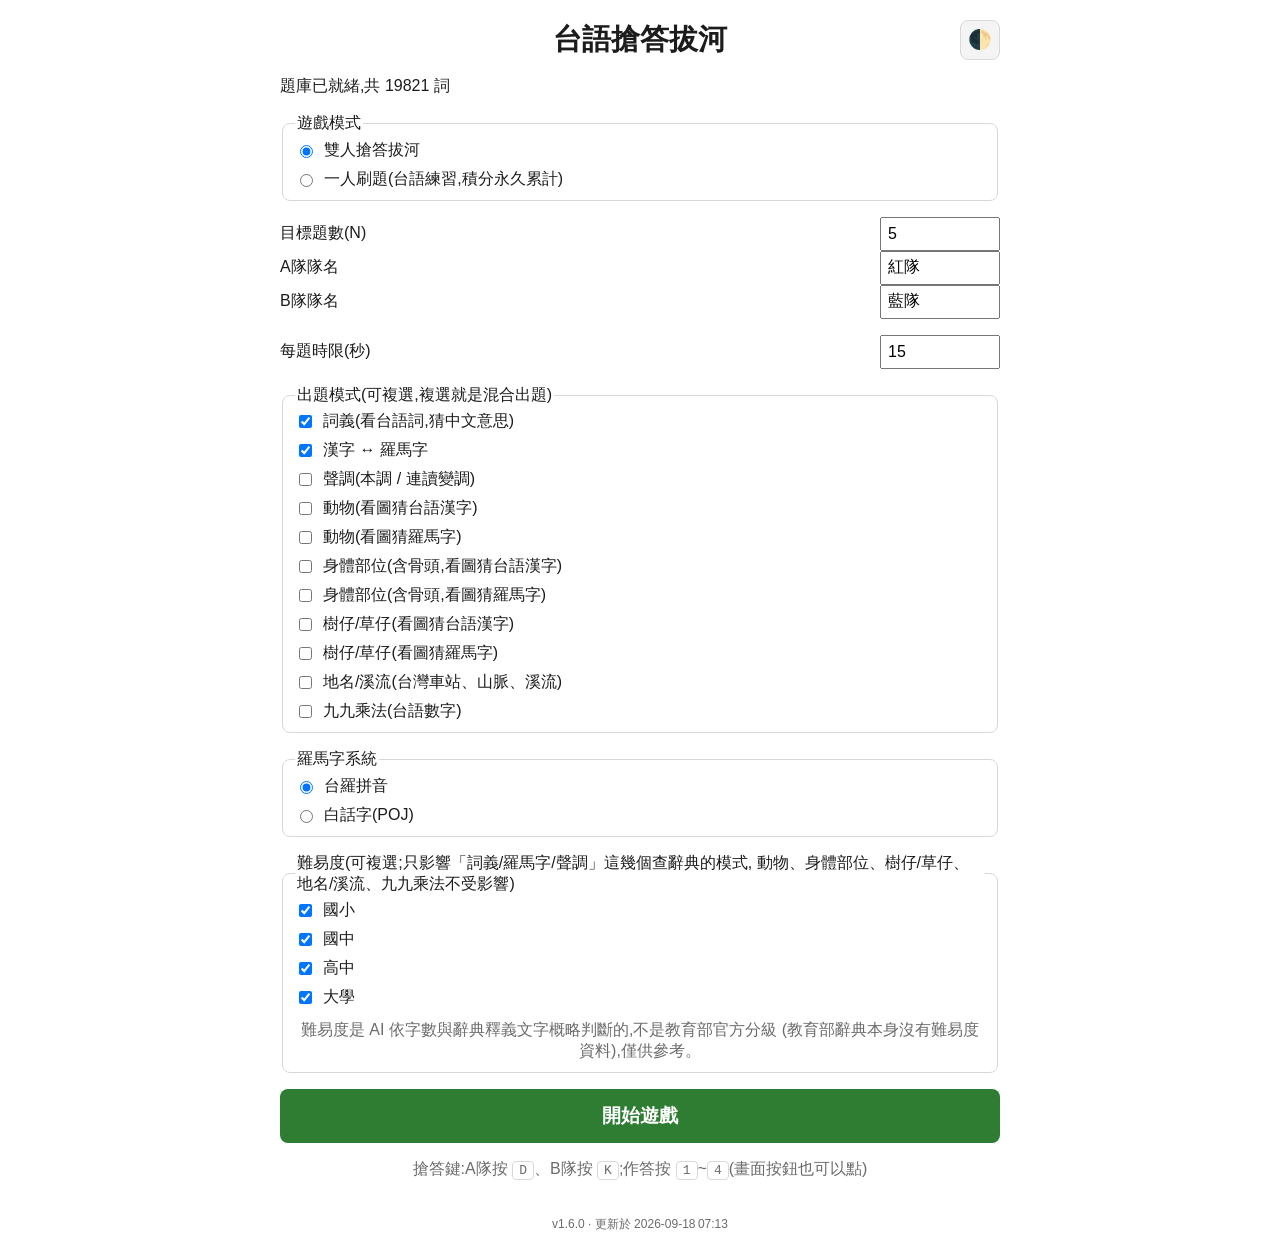
==== index.html @ 52be4630 "Add 12 fruit photos and split animal/body/plant into hanzi/roman modes Adds 12 more curated fruit-mo" ====
<!DOCTYPE html>
<html lang="zh-Hant">
<head>
  <meta charset="UTF-8">
  <meta name="viewport" content="width=device-width, initial-scale=1.0">
  <title>台語搶答拔河</title>
  <link rel="stylesheet" href="src/style.css">
</head>
<body>

  <header class="topBar">
    <h1>台語搶答拔河</h1>
    <button type="button" id="themeToggle" title="切換深色/淺色模式" aria-label="切換深色/淺色模式">🌓</button>
  </header>

  <section id="settingsScreen">
    <p id="dictStatus">題庫載入中...</p>
    <form id="settingsForm">
      <fieldset>
        <legend>遊戲模式</legend>
        <label><input type="radio" name="gameType" value="team" checked> 雙人搶答拔河</label>
        <label><input type="radio" name="gameType" value="solo"> 一人刷題(台語練習,積分永久累計)</label>
      </fieldset>

      <div id="teamOnlyFields">
        <div class="field">
          <label for="targetScore">目標題數(N)</label>
          <input type="number" id="targetScore" value="5" min="1" max="50">
        </div>
        <div class="field">
          <label for="teamAName">A隊隊名</label>
          <input type="text" id="teamAName" value="紅隊">
        </div>
        <div class="field">
          <label for="teamBName">B隊隊名</label>
          <input type="text" id="teamBName" value="藍隊">
        </div>
      </div>

      <div class="field">
        <label for="questionSeconds">每題時限(秒)</label>
        <input type="number" id="questionSeconds" value="15" min="5" max="60">
      </div>

      <div id="soloStatsBox" hidden>
        <p id="soloStatsText" class="hint"></p>
        <button type="button" id="resetSoloStatsBtn">清除累計紀錄</button>
      </div>

      <fieldset>
        <legend>出題模式(可複選,複選就是混合出題)</legend>
        <label><input type="checkbox" class="modeCheckbox" value="meaning" checked> 詞義(看台語詞,猜中文意思)</label>
        <label><input type="checkbox" class="modeCheckbox" value="romanization" checked> 漢字 ↔ 羅馬字</label>
        <label><input type="checkbox" class="modeCheckbox" value="tone"> 聲調(本調 / 連讀變調)</label>
        <label><input type="checkbox" class="modeCheckbox" value="animal-hanzi"> 動物(看圖猜台語漢字)</label>
        <label><input type="checkbox" class="modeCheckbox" value="animal-roman"> 動物(看圖猜羅馬字)</label>
        <label><input type="checkbox" class="modeCheckbox" value="body-hanzi"> 身體部位(含骨頭,看圖猜台語漢字)</label>
        <label><input type="checkbox" class="modeCheckbox" value="body-roman"> 身體部位(含骨頭,看圖猜羅馬字)</label>
        <label><input type="checkbox" class="modeCheckbox" value="plant-hanzi"> 樹仔/草仔(看圖猜台語漢字)</label>
        <label><input type="checkbox" class="modeCheckbox" value="plant-roman"> 樹仔/草仔(看圖猜羅馬字)</label>
        <label><input type="checkbox" class="modeCheckbox" value="place"> 地名/溪流(台灣車站、山脈、溪流)</label>
        <label><input type="checkbox" class="modeCheckbox" value="multiplication"> 九九乘法(台語數字)</label>
      </fieldset>

      <fieldset>
        <legend>羅馬字系統</legend>
        <label><input type="radio" name="romanSystem" value="tailo" checked> 台羅拼音</label>
        <label><input type="radio" name="romanSystem" value="poj"> 白話字(POJ)</label>
      </fieldset>

      <fieldset>
        <legend>難易度(可複選;只影響「詞義/羅馬字/聲調」這幾個查辭典的模式,
          動物、身體部位、樹仔/草仔、地名/溪流、九九乘法不受影響)</legend>
        <label><input type="checkbox" class="levelCheckbox" value="elementary" checked> 國小</label>
        <label><input type="checkbox" class="levelCheckbox" value="junior" checked> 國中</label>
        <label><input type="checkbox" class="levelCheckbox" value="senior" checked> 高中</label>
        <label><input type="checkbox" class="levelCheckbox" value="university" checked> 大學</label>
        <p class="hint" style="margin: 4px 0 0;">難易度是 AI 依字數與辭典釋義文字概略判斷的,不是教育部官方分級
          (教育部辭典本身沒有難易度資料),僅供參考。</p>
      </fieldset>

      <button type="submit" id="startBtn" disabled>開始遊戲</button>
    </form>
    <p class="hint" id="teamKeyHint">搶答鍵:A隊按 <kbd>D</kbd>、B隊按 <kbd>K</kbd>;作答按 <kbd>1</kbd>~<kbd>4</kbd>(畫面按鈕也可以點)</p>
    <p class="hint" id="soloKeyHint" hidden>作答按 <kbd>1</kbd>~<kbd>4</kbd>(畫面按鈕也可以點),答完自動出下一題</p>
  </section>

  <section id="gameScreen" hidden>
    <div id="arena">
      <div class="sidePanel" id="panelA">
        <div class="teamName"></div>
        <div class="teamScore"></div>
        <button class="buzzBtn" id="buzzBtnA">搶答(D)</button>
      </div>

      <div id="centerStage">
        <div id="timerBadge">⏱ <span id="timerNum">--</span></div>

        <svg id="tugScene" viewBox="0 0 400 150" preserveAspectRatio="xMidYMid meet" aria-hidden="true">
          <line id="sceneGround" x1="10" y1="132" x2="390" y2="132"/>
          <line id="sceneCenterLine" x1="200" y1="18" x2="200" y2="132"/>
          <line id="ropeLine" x1="95" y1="78" x2="305" y2="78"/>

          <g transform="translate(70,78)">
            <g class="tugChar" id="charA">
              <line class="leg" x1="0" y1="0" x2="-16" y2="34"/>
              <line class="leg" x1="0" y1="0" x2="12" y2="36"/>
              <line class="torso" x1="0" y1="0" x2="-12" y2="-38"/>
              <line class="arm" x1="-8" y1="-30" x2="26" y2="-6"/>
              <circle class="head" cx="-16" cy="-48" r="11"/>
            </g>
          </g>
          <g transform="translate(330,78) scale(-1,1)">
            <g class="tugChar" id="charB">
              <line class="leg" x1="0" y1="0" x2="-16" y2="34"/>
              <line class="leg" x1="0" y1="0" x2="12" y2="36"/>
              <line class="torso" x1="0" y1="0" x2="-12" y2="-38"/>
              <line class="arm" x1="-8" y1="-30" x2="26" y2="-6"/>
              <circle class="head" cx="-16" cy="-48" r="11"/>
            </g>
          </g>

          <g id="ropeKnot">
            <circle r="8"/>
            <path class="flag" d="M0,-8 L14,-14 L0,-20 Z"/>
          </g>
        </svg>

        <div id="statusLine"></div>

        <div id="questionCard">
          <div id="promptLabel"></div>
          <div id="promptText"></div>
        </div>

        <div id="choices">
          <button class="choiceBtn" data-idx="0"><span class="choiceKey">1</span><span class="choiceText"></span></button>
          <button class="choiceBtn" data-idx="1"><span class="choiceKey">2</span><span class="choiceText"></span></button>
          <button class="choiceBtn" data-idx="2"><span class="choiceKey">3</span><span class="choiceText"></span></button>
          <button class="choiceBtn" data-idx="3"><span class="choiceKey">4</span><span class="choiceText"></span></button>
        </div>
      </div>

      <div class="sidePanel" id="panelB">
        <div class="teamName"></div>
        <div class="teamScore"></div>
        <button class="buzzBtn" id="buzzBtnB">搶答(K)</button>
      </div>
    </div>

    <button id="backBtn">回設定</button>
  </section>

  <section id="gameOverScreen" hidden>
    <h1 id="winnerText"></h1>
    <button id="playAgainBtn">再玩一次</button>
  </section>

  <section id="soloScreen" hidden>
    <div id="soloTop">
      <div id="soloTimerBadge">⏱ <span id="soloTimerNum">--</span></div>
      <div id="soloScoreLine">
        <span id="soloSessionScore">本次 0 / 0</span>
        <span id="soloTotalScore">累計 0 / 0</span>
      </div>
    </div>

    <div id="soloStatusLine"></div>

    <div id="soloQuestionCard">
      <div id="soloPromptLabel"></div>
      <div id="soloPromptText"></div>
    </div>

    <div id="soloChoices">
      <button class="choiceBtn" data-idx="0"><span class="choiceKey">1</span><span class="choiceText"></span></button>
      <button class="choiceBtn" data-idx="1"><span class="choiceKey">2</span><span class="choiceText"></span></button>
      <button class="choiceBtn" data-idx="2"><span class="choiceKey">3</span><span class="choiceText"></span></button>
      <button class="choiceBtn" data-idx="3"><span class="choiceKey">4</span><span class="choiceText"></span></button>
    </div>

    <button id="soloEndBtn">結束練習</button>
  </section>

  <footer id="appVersion"></footer>

  <script src="data/version.js"></script>
  <script src="src/lib/romanize.js"></script>
  <script src="data/questions.js"></script>
  <script src="src/lib/questions.js"></script>
  <script src="src/game-state.js"></script>
  <script src="src/solo-state.js"></script>
  <script src="src/solo-stats.js"></script>
  <script src="src/keyboard.js"></script>
  <script src="src/ui.js"></script>
  <script src="src/settings.js"></script>
  <script src="src/main.js"></script>
</body>
</html>
---- src/style.css ----
:root {
  color-scheme: light dark;
  --teamA: #e0524a;
  --teamB: #3a7bd5;
  --bg: #ffffff;
  --fg: #1c1c1c;
  --muted: #6b6b6b;
  --card-bg: #f4f4f4;
  --border: #d8d8d8;
}
@media (prefers-color-scheme: dark) {
  :root:not([data-theme="light"]) {
    --bg: #16171a;
    --fg: #eeeeee;
    --muted: #a0a0a0;
    --card-bg: #232427;
    --border: #34363a;
  }
}
:root[data-theme="dark"] {
  --bg: #16171a;
  --fg: #eeeeee;
  --muted: #a0a0a0;
  --card-bg: #232427;
  --border: #34363a;
}

* { box-sizing: border-box; }

body {
  margin: 0;
  background: var(--bg);
  color: var(--fg);
  font-family: -apple-system, "Segoe UI", "Noto Sans TC", sans-serif;
  padding: 16px;
  padding-block: 20px;
}

h1 { text-align: center; margin: 0; font-size: clamp(1.3rem, 5vw, 1.8rem); }

section { max-width: 720px; margin: 0 auto; }

.topBar {
  max-width: 720px;
  margin: 0 auto 16px;
  display: flex;
  align-items: center;
  justify-content: center;
  gap: 12px;
  position: relative;
}
#themeToggle {
  position: absolute;
  right: 0;
  border: 1px solid var(--border);
  background: var(--card-bg);
  color: var(--fg);
  border-radius: 8px;
  width: 40px;
  height: 40px;
  font-size: 1.2rem;
  line-height: 1;
  cursor: pointer;
  flex-shrink: 0;
}

/* ---- 設定畫面 ---- */
#settingsForm { display: flex; flex-direction: column; gap: 16px; }
.field { display: flex; justify-content: space-between; align-items: center; gap: 12px; }
.field label { flex: 1; }
.field input { width: 120px; padding: 6px; font-size: 1rem; }

fieldset {
  border: 1px solid var(--border);
  border-radius: 8px;
  display: flex;
  flex-direction: column;
  gap: 8px;
}
fieldset label { display: flex; align-items: center; gap: 8px; }

#startBtn {
  padding: 14px;
  font-size: 1.2rem;
  font-weight: bold;
  border: none;
  border-radius: 8px;
  background: #2e7d32;
  color: white;
  cursor: pointer;
}
#startBtn:disabled { background: #9e9e9e; cursor: not-allowed; }

#dictStatus { white-space: pre-line; }
.hint { text-align: center; color: var(--muted); }
kbd {
  border: 1px solid var(--border);
  border-radius: 4px;
  padding: 1px 6px;
  font-family: monospace;
}

/* ---- 遊戲畫面:左右分邊 + 中間拔河場景 ---- */
#gameScreen { max-width: 900px; }

#arena {
  display: grid;
  grid-template-columns: minmax(120px, 1fr) minmax(0, 2.4fr) minmax(120px, 1fr);
  grid-template-areas: "panelA center panelB";
  gap: 14px;
  align-items: stretch;
  margin-bottom: 16px;
}

.sidePanel {
  border-radius: 14px;
  padding: 14px 10px;
  text-align: center;
  display: flex;
  flex-direction: column;
  align-items: center;
  gap: 8px;
  transition: box-shadow 0.2s;
}
#panelA { grid-area: panelA; background: color-mix(in srgb, var(--teamA) 14%, var(--card-bg)); border: 2px solid var(--teamA); }
#panelB { grid-area: panelB; background: color-mix(in srgb, var(--teamB) 14%, var(--card-bg)); border: 2px solid var(--teamB); }
.sidePanel.active { box-shadow: 0 0 0 4px rgba(255, 200, 0, 0.55); }
.teamName { font-weight: bold; font-size: 1.05rem; word-break: break-word; }
.teamScore { font-size: 1.7rem; font-weight: bold; }
#panelA .teamScore { color: var(--teamA); }
#panelB .teamScore { color: var(--teamB); }
.buzzBtn {
  padding: 8px 14px;
  border-radius: 8px;
  border: none;
  cursor: pointer;
  font-weight: bold;
  color: white;
  width: 100%;
}
#panelA .buzzBtn { background: var(--teamA); }
#panelB .buzzBtn { background: var(--teamB); }

#centerStage { grid-area: center; display: flex; flex-direction: column; align-items: stretch; }

#timerBadge, #soloTimerBadge {
  align-self: center;
  background: var(--card-bg);
  border: 1px solid var(--border);
  border-radius: 999px;
  padding: 4px 14px;
  font-weight: bold;
  font-variant-numeric: tabular-nums;
  margin-bottom: 6px;
}
#timerBadge.timerLow, #soloTimerBadge.timerLow { color: #c62828; border-color: #c62828; }

#tugScene { width: 100%; height: auto; margin-bottom: 8px; }
#sceneGround { stroke: var(--border); stroke-width: 3; }
#sceneCenterLine { stroke: var(--muted); stroke-width: 2; stroke-dasharray: 4 5; }
#ropeLine { stroke: #9a7148; stroke-width: 4; stroke-linecap: round; }
#ropeKnot {
  transition: transform 0.5s ease;
  transform: translate(200px, 78px);
}
#ropeKnot circle { fill: var(--fg); }
#ropeKnot .flag { fill: #f2b705; }
.tugChar .leg, .tugChar .torso, .tugChar .arm {
  stroke-width: 6;
  stroke-linecap: round;
  fill: none;
}
.tugChar .head { stroke: none; }
#charA .leg, #charA .torso, #charA .arm, #charA .head { stroke: var(--teamA); fill: var(--teamA); }
#charB .leg, #charB .torso, #charB .arm, #charB .head { stroke: var(--teamB); fill: var(--teamB); }

/* 拔河角色動畫。角色的手/腳/身體都是以自己的髖部(0,0)為原點畫的,
   父層 <g transform="translate(...)"> 只負責定位、不參與動畫,
   所以這裡對 .tugChar 做 rotate 動畫,轉軸自然就是髖部,不會跑位。 */
@keyframes tugSway {
  0%, 100% { transform: rotate(-7deg); }
  50%      { transform: rotate(5deg); }
}
.tugChar { animation: tugSway 1.2s ease-in-out infinite; }
#charB { animation-delay: 0.6s; } /* 跟A錯開,看起來像雙方輪流較量,不是同步晃 */

/* 答對時,獲勝那隊用力拉一下 */
@keyframes bigPull {
  0%   { transform: rotate(-7deg); }
  25%  { transform: rotate(-34deg) scale(1.12); }
  55%  { transform: rotate(8deg); }
  100% { transform: rotate(-7deg); }
}
.tugChar.bigPull { animation: bigPull 0.75s ease-out; }

/* 答對時,另一隊被拉得一個踉蹌 */
@keyframes stumble {
  0%   { transform: rotate(5deg); }
  40%  { transform: rotate(24deg) translate(6px, 3px); }
  100% { transform: rotate(-7deg); }
}
.tugChar.stumble { animation: stumble 0.75s ease-out; }

/* 遊戲結束:獲勝隊伍歡呼跳動,落敗隊伍癱倒 */
@keyframes victoryBounce {
  0%, 100% { transform: translateY(0) rotate(-8deg); }
  50%      { transform: translateY(-16px) rotate(10deg); }
}
.tugChar.victory { animation: victoryBounce 0.55s ease-in-out infinite; }
.tugChar.defeated { animation: none; transform: rotate(50deg) translate(10px, 10px); opacity: 0.55; }

#statusLine, #soloStatusLine { text-align: center; font-weight: bold; min-height: 1.4em; margin-bottom: 12px; }

/* ---- 題目卡 ---- */
#questionCard, #soloQuestionCard {
  background: var(--card-bg);
  border-radius: 10px;
  padding: 20px;
  text-align: center;
  margin-bottom: 16px;
}
#promptLabel, #soloPromptLabel { color: var(--muted); margin-bottom: 8px; }
#promptText, #soloPromptText { font-size: clamp(1.3rem, 6vw, 1.8rem); font-weight: bold; word-break: break-word; }
#promptText.emojiPrompt, #soloPromptText.emojiPrompt { font-size: clamp(2.5rem, 12vw, 4rem); line-height: 1; }
.boneCrop {
  width: min(220px, 100%);
  aspect-ratio: 1 / 1;
  background-repeat: no-repeat;
  background-color: #fdfaf3;
}
.animalPhoto {
  display: block;
  margin: 0 auto;
  max-width: min(220px, 100%);
  max-height: 220px;
  width: auto;
  height: auto;
  object-fit: cover;
  border-radius: 12px;
  border: 2px solid var(--border);
}

/* ---- 選項 ---- */
#choices, #soloChoices { display: grid; grid-template-columns: 1fr 1fr; gap: 12px; margin-bottom: 16px; }
.choiceBtn {
  display: flex;
  align-items: center;
  gap: 10px;
  padding: 14px;
  border-radius: 8px;
  border: 2px solid var(--border);
  background: var(--card-bg);
  color: var(--fg);
  font-size: 1.05rem;
  cursor: pointer;
  text-align: left;
  word-break: break-word;
}
.choiceBtn:disabled { opacity: 0.6; cursor: default; }
.choiceKey {
  display: inline-flex;
  align-items: center;
  justify-content: center;
  width: 28px;
  height: 28px;
  border-radius: 50%;
  background: var(--border);
  flex-shrink: 0;
  font-weight: bold;
}
.choiceBtn.correct { border-color: #2e7d32; background: rgba(46, 125, 50, 0.15); }
.choiceBtn.wrong { border-color: #c62828; background: rgba(198, 40, 40, 0.15); }

#backBtn, #soloEndBtn {
  display: block;
  margin: 0 auto;
  padding: 8px 16px;
  border-radius: 6px;
  border: 1px solid var(--border);
  background: transparent;
  color: var(--fg);
  cursor: pointer;
}

/* ---- 一人刷題畫面 ---- */
#soloScreen { max-width: 720px; }
#soloTop {
  display: flex;
  align-items: center;
  justify-content: center;
  gap: 16px;
  flex-wrap: wrap;
  margin-bottom: 8px;
}
#soloScoreLine {
  display: flex;
  gap: 14px;
  font-weight: bold;
  font-variant-numeric: tabular-nums;
}
#soloSessionScore { color: var(--fg); }
#soloTotalScore { color: var(--muted); }

/* ---- 設定畫面:一人模式累計數據 ---- */
#soloStatsBox {
  border: 1px solid var(--border);
  border-radius: 8px;
  padding: 10px 12px;
  display: flex;
  align-items: center;
  justify-content: space-between;
  gap: 12px;
  flex-wrap: wrap;
}
/* #id 的 specificity 比瀏覽器內建的 [hidden] { display: none } 高,
   沒有這條的話設定 hidden 屬性會被上面的 display: flex 蓋掉,element
   永遠顯示——這裡是 Playwright 測試才抓到的真實 bug,不是防禦性寫法。 */
#soloStatsBox[hidden] { display: none; }
#soloStatsBox .hint { margin: 0; text-align: left; }
#resetSoloStatsBtn {
  padding: 6px 12px;
  border-radius: 6px;
  border: 1px solid var(--border);
  background: transparent;
  color: var(--fg);
  cursor: pointer;
  white-space: nowrap;
}

/* ---- 結束畫面 ---- */
#gameOverScreen { text-align: center; }
#playAgainBtn {
  padding: 12px 24px;
  font-size: 1.1rem;
  border-radius: 8px;
  border: none;
  background: #2e7d32;
  color: white;
  cursor: pointer;
}

@media (max-width: 700px) {
  #arena {
    grid-template-columns: 1fr 1fr;
    grid-template-areas:
      "panelA panelB"
      "center center";
  }
  .sidePanel { flex-direction: row; justify-content: space-between; text-align: left; padding: 10px; }
  .sidePanel > * { flex: 1; }
  .buzzBtn { width: auto; }
}

@media (max-width: 480px) {
  #choices, #soloChoices { grid-template-columns: 1fr; }
  .field { flex-direction: column; align-items: stretch; }
  .field input { width: 100%; }
  #soloStatsBox { flex-direction: column; align-items: stretch; text-align: center; }
  #soloStatsBox .hint { text-align: center; }
  .sidePanel { padding: 8px; gap: 6px; }
  .teamName { font-size: 0.9rem; }
  .teamScore { font-size: 1.2rem; }
  .buzzBtn { padding: 6px 10px; font-size: 0.85rem; }
  .topBar { justify-content: flex-start; }
  .topBar h1 { flex: 1; text-align: center; }
}

/* ---- 版本資訊 ---- */
#appVersion {
  text-align: center;
  color: var(--muted);
  font-size: 0.75rem;
  padding: 20px 16px 4px;
}
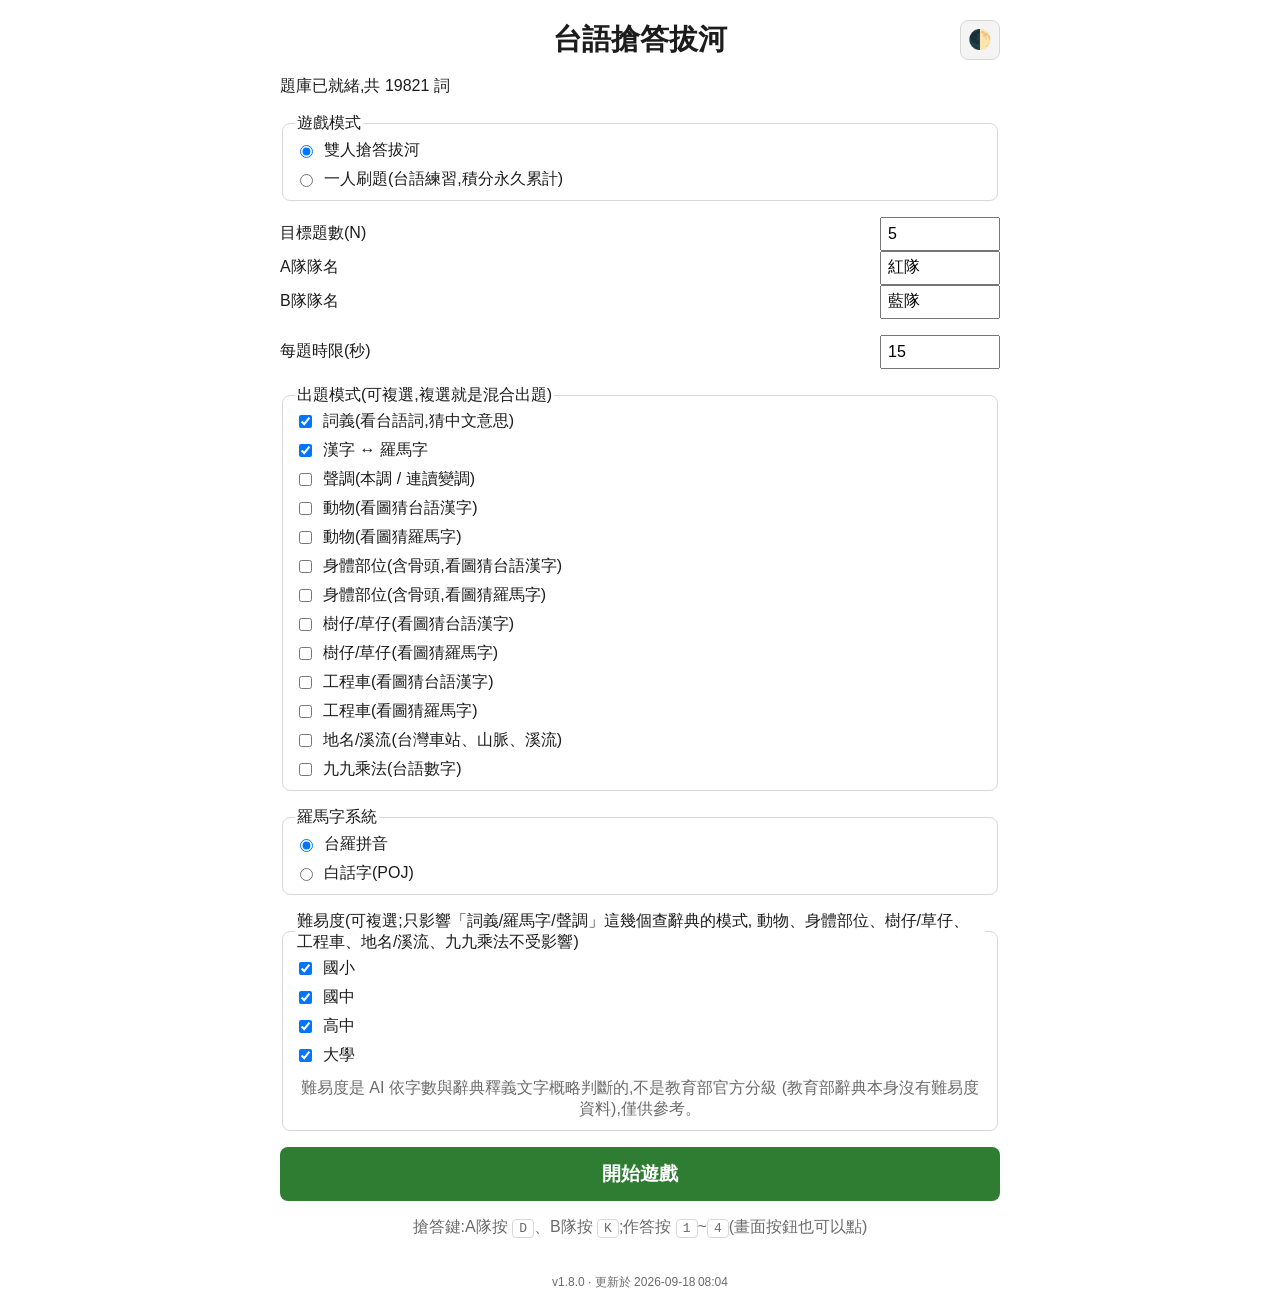
==== commit 14356470: "Add construction vehicle mode (工程車) with 15 photos New vehicle-hanzi/vehicle-roman modes, curated th" ====
--- a/index.html
+++ b/index.html
@@ -58,6 +58,8 @@
         <label><input type="checkbox" class="modeCheckbox" value="body-roman"> 身體部位(含骨頭,看圖猜羅馬字)</label>
         <label><input type="checkbox" class="modeCheckbox" value="plant-hanzi"> 樹仔/草仔(看圖猜台語漢字)</label>
         <label><input type="checkbox" class="modeCheckbox" value="plant-roman"> 樹仔/草仔(看圖猜羅馬字)</label>
+        <label><input type="checkbox" class="modeCheckbox" value="vehicle-hanzi"> 工程車(看圖猜台語漢字)</label>
+        <label><input type="checkbox" class="modeCheckbox" value="vehicle-roman"> 工程車(看圖猜羅馬字)</label>
         <label><input type="checkbox" class="modeCheckbox" value="place"> 地名/溪流(台灣車站、山脈、溪流)</label>
         <label><input type="checkbox" class="modeCheckbox" value="multiplication"> 九九乘法(台語數字)</label>
       </fieldset>
@@ -70,7 +72,7 @@
 
       <fieldset>
         <legend>難易度(可複選;只影響「詞義/羅馬字/聲調」這幾個查辭典的模式,
-          動物、身體部位、樹仔/草仔、地名/溪流、九九乘法不受影響)</legend>
+          動物、身體部位、樹仔/草仔、工程車、地名/溪流、九九乘法不受影響)</legend>
         <label><input type="checkbox" class="levelCheckbox" value="elementary" checked> 國小</label>
         <label><input type="checkbox" class="levelCheckbox" value="junior" checked> 國中</label>
         <label><input type="checkbox" class="levelCheckbox" value="senior" checked> 高中</label>
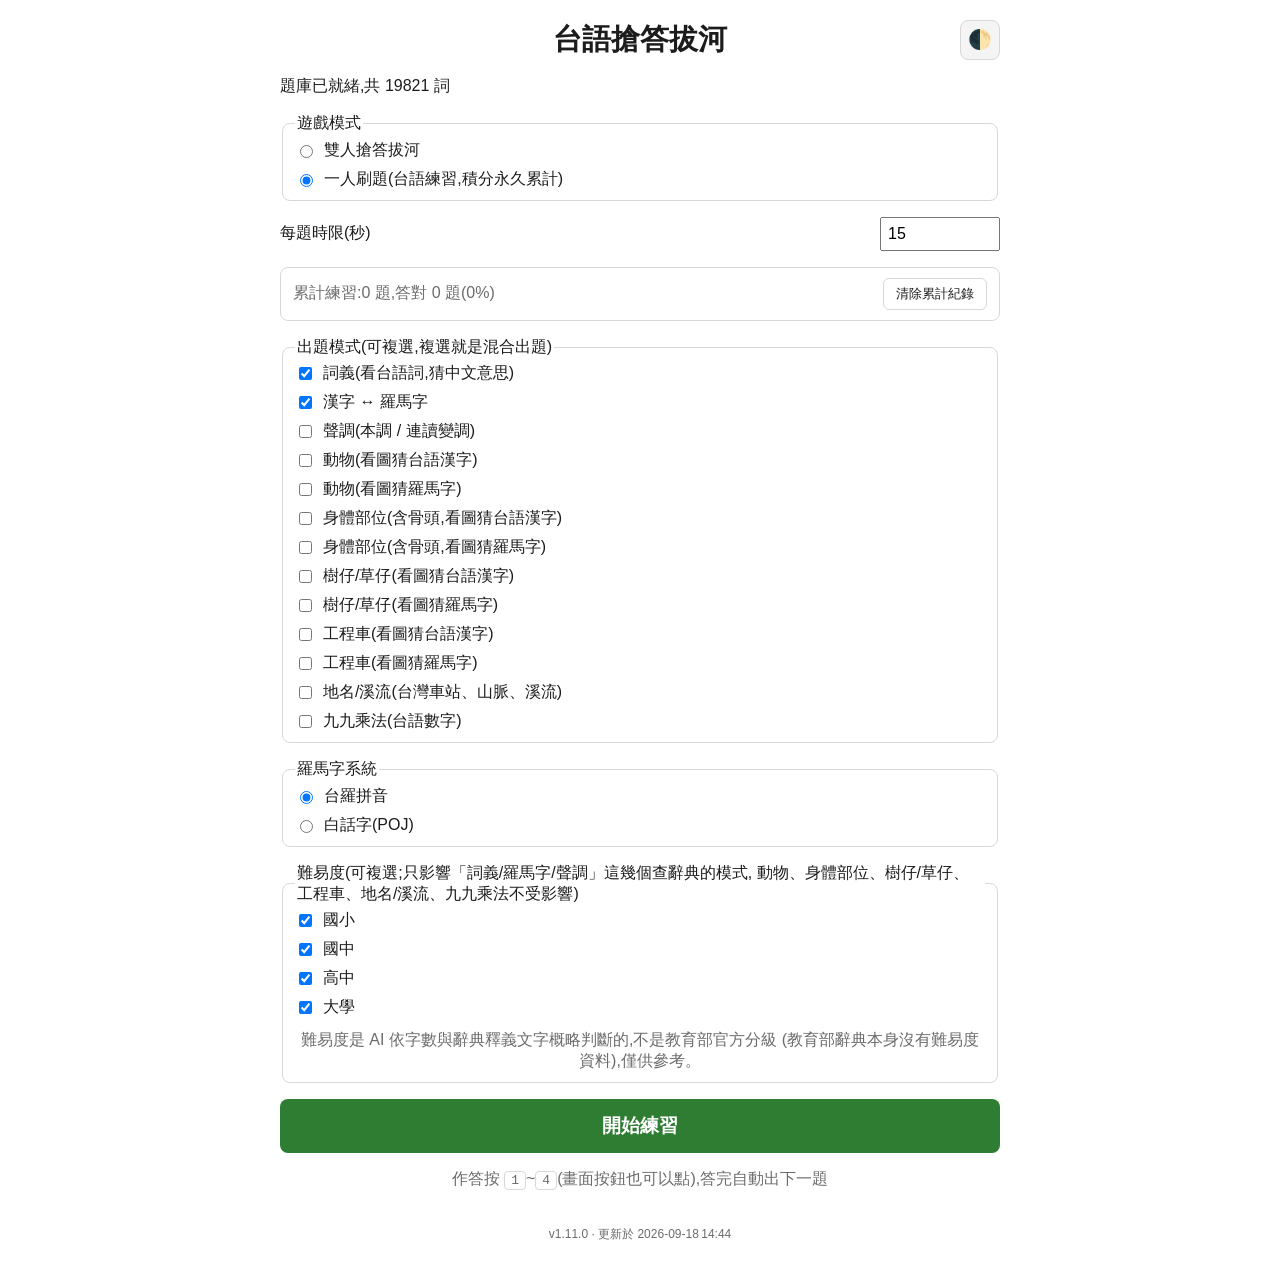
==== commit a8824db9: "Make solo practice the default mode; add 24 animal photos; fix 卡車 photo - Default gameType switched " ====
--- a/index.html
+++ b/index.html
@@ -18,11 +18,11 @@
     <form id="settingsForm">
       <fieldset>
         <legend>遊戲模式</legend>
-        <label><input type="radio" name="gameType" value="team" checked> 雙人搶答拔河</label>
-        <label><input type="radio" name="gameType" value="solo"> 一人刷題(台語練習,積分永久累計)</label>
-      </fieldset>
-
-      <div id="teamOnlyFields">
+        <label><input type="radio" name="gameType" value="team"> 雙人搶答拔河</label>
+        <label><input type="radio" name="gameType" value="solo" checked> 一人刷題(台語練習,積分永久累計)</label>
+      </fieldset>
+
+      <div id="teamOnlyFields" hidden>
         <div class="field">
           <label for="targetScore">目標題數(N)</label>
           <input type="number" id="targetScore" value="5" min="1" max="50">
@@ -42,7 +42,7 @@
         <input type="number" id="questionSeconds" value="15" min="5" max="60">
       </div>
 
-      <div id="soloStatsBox" hidden>
+      <div id="soloStatsBox">
         <p id="soloStatsText" class="hint"></p>
         <button type="button" id="resetSoloStatsBtn">清除累計紀錄</button>
       </div>
@@ -81,10 +81,10 @@
           (教育部辭典本身沒有難易度資料),僅供參考。</p>
       </fieldset>
 
-      <button type="submit" id="startBtn" disabled>開始遊戲</button>
+      <button type="submit" id="startBtn" disabled>開始練習</button>
     </form>
-    <p class="hint" id="teamKeyHint">搶答鍵:A隊按 <kbd>D</kbd>、B隊按 <kbd>K</kbd>;作答按 <kbd>1</kbd>~<kbd>4</kbd>(畫面按鈕也可以點)</p>
-    <p class="hint" id="soloKeyHint" hidden>作答按 <kbd>1</kbd>~<kbd>4</kbd>(畫面按鈕也可以點),答完自動出下一題</p>
+    <p class="hint" id="teamKeyHint" hidden>搶答鍵:A隊按 <kbd>D</kbd>、B隊按 <kbd>K</kbd>;作答按 <kbd>1</kbd>~<kbd>4</kbd>(畫面按鈕也可以點)</p>
+    <p class="hint" id="soloKeyHint">作答按 <kbd>1</kbd>~<kbd>4</kbd>(畫面按鈕也可以點),答完自動出下一題</p>
   </section>
 
   <section id="gameScreen" hidden>
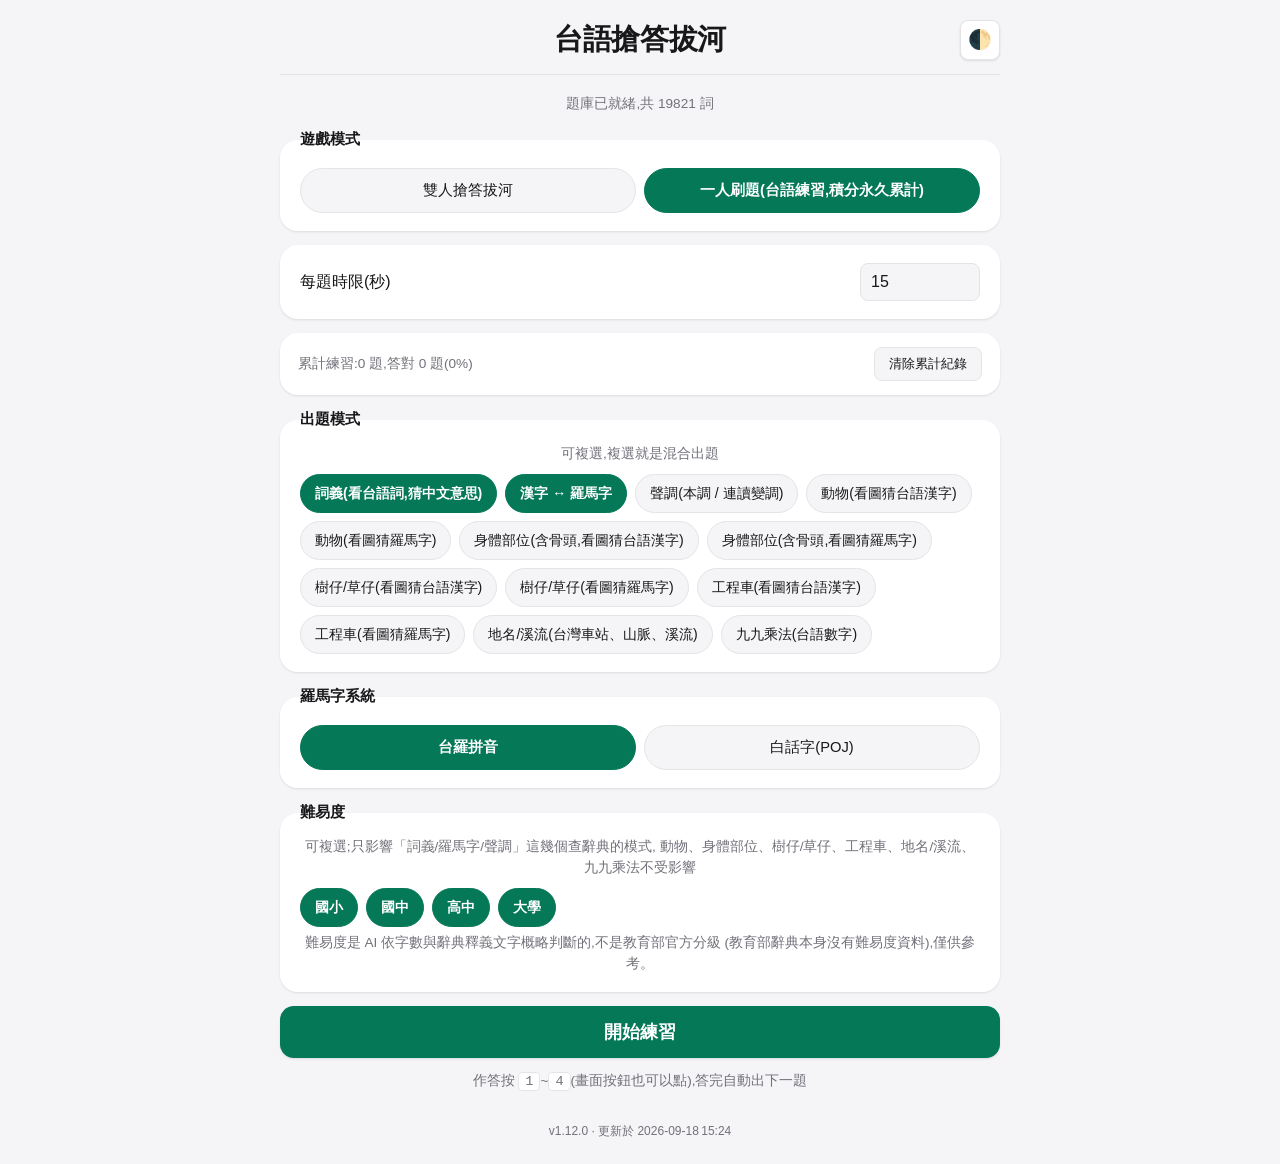
==== commit 057fae8b: "Redesign UI to a cleaner, modern, card-based visual style CSS/HTML only, no JS logic changes. Fields" ====
--- a/index.html
+++ b/index.html
@@ -16,30 +16,34 @@
   <section id="settingsScreen">
     <p id="dictStatus">題庫載入中...</p>
     <form id="settingsForm">
-      <fieldset>
+      <fieldset class="segmented">
         <legend>遊戲模式</legend>
-        <label><input type="radio" name="gameType" value="team"> 雙人搶答拔河</label>
-        <label><input type="radio" name="gameType" value="solo" checked> 一人刷題(台語練習,積分永久累計)</label>
-      </fieldset>
-
-      <div id="teamOnlyFields" hidden>
+        <div class="options">
+          <label><input type="radio" name="gameType" value="team"> 雙人搶答拔河</label>
+          <label><input type="radio" name="gameType" value="solo" checked> 一人刷題(台語練習,積分永久累計)</label>
+        </div>
+      </fieldset>
+
+      <div class="settingsCard">
+        <div id="teamOnlyFields" hidden>
+          <div class="field">
+            <label for="targetScore">目標題數(N)</label>
+            <input type="number" id="targetScore" value="5" min="1" max="50">
+          </div>
+          <div class="field">
+            <label for="teamAName">A隊隊名</label>
+            <input type="text" id="teamAName" value="紅隊">
+          </div>
+          <div class="field">
+            <label for="teamBName">B隊隊名</label>
+            <input type="text" id="teamBName" value="藍隊">
+          </div>
+        </div>
+
         <div class="field">
-          <label for="targetScore">目標題數(N)</label>
-          <input type="number" id="targetScore" value="5" min="1" max="50">
-        </div>
-        <div class="field">
-          <label for="teamAName">A隊隊名</label>
-          <input type="text" id="teamAName" value="紅隊">
-        </div>
-        <div class="field">
-          <label for="teamBName">B隊隊名</label>
-          <input type="text" id="teamBName" value="藍隊">
-        </div>
-      </div>
-
-      <div class="field">
-        <label for="questionSeconds">每題時限(秒)</label>
-        <input type="number" id="questionSeconds" value="15" min="5" max="60">
+          <label for="questionSeconds">每題時限(秒)</label>
+          <input type="number" id="questionSeconds" value="15" min="5" max="60">
+        </div>
       </div>
 
       <div id="soloStatsBox">
@@ -47,37 +51,45 @@
         <button type="button" id="resetSoloStatsBtn">清除累計紀錄</button>
       </div>
 
-      <fieldset>
-        <legend>出題模式(可複選,複選就是混合出題)</legend>
-        <label><input type="checkbox" class="modeCheckbox" value="meaning" checked> 詞義(看台語詞,猜中文意思)</label>
-        <label><input type="checkbox" class="modeCheckbox" value="romanization" checked> 漢字 ↔ 羅馬字</label>
-        <label><input type="checkbox" class="modeCheckbox" value="tone"> 聲調(本調 / 連讀變調)</label>
-        <label><input type="checkbox" class="modeCheckbox" value="animal-hanzi"> 動物(看圖猜台語漢字)</label>
-        <label><input type="checkbox" class="modeCheckbox" value="animal-roman"> 動物(看圖猜羅馬字)</label>
-        <label><input type="checkbox" class="modeCheckbox" value="body-hanzi"> 身體部位(含骨頭,看圖猜台語漢字)</label>
-        <label><input type="checkbox" class="modeCheckbox" value="body-roman"> 身體部位(含骨頭,看圖猜羅馬字)</label>
-        <label><input type="checkbox" class="modeCheckbox" value="plant-hanzi"> 樹仔/草仔(看圖猜台語漢字)</label>
-        <label><input type="checkbox" class="modeCheckbox" value="plant-roman"> 樹仔/草仔(看圖猜羅馬字)</label>
-        <label><input type="checkbox" class="modeCheckbox" value="vehicle-hanzi"> 工程車(看圖猜台語漢字)</label>
-        <label><input type="checkbox" class="modeCheckbox" value="vehicle-roman"> 工程車(看圖猜羅馬字)</label>
-        <label><input type="checkbox" class="modeCheckbox" value="place"> 地名/溪流(台灣車站、山脈、溪流)</label>
-        <label><input type="checkbox" class="modeCheckbox" value="multiplication"> 九九乘法(台語數字)</label>
-      </fieldset>
-
-      <fieldset>
+      <fieldset class="chipGroup">
+        <legend>出題模式</legend>
+        <p class="hint fieldHint">可複選,複選就是混合出題</p>
+        <div class="options">
+          <label><input type="checkbox" class="modeCheckbox" value="meaning" checked> 詞義(看台語詞,猜中文意思)</label>
+          <label><input type="checkbox" class="modeCheckbox" value="romanization" checked> 漢字 ↔ 羅馬字</label>
+          <label><input type="checkbox" class="modeCheckbox" value="tone"> 聲調(本調 / 連讀變調)</label>
+          <label><input type="checkbox" class="modeCheckbox" value="animal-hanzi"> 動物(看圖猜台語漢字)</label>
+          <label><input type="checkbox" class="modeCheckbox" value="animal-roman"> 動物(看圖猜羅馬字)</label>
+          <label><input type="checkbox" class="modeCheckbox" value="body-hanzi"> 身體部位(含骨頭,看圖猜台語漢字)</label>
+          <label><input type="checkbox" class="modeCheckbox" value="body-roman"> 身體部位(含骨頭,看圖猜羅馬字)</label>
+          <label><input type="checkbox" class="modeCheckbox" value="plant-hanzi"> 樹仔/草仔(看圖猜台語漢字)</label>
+          <label><input type="checkbox" class="modeCheckbox" value="plant-roman"> 樹仔/草仔(看圖猜羅馬字)</label>
+          <label><input type="checkbox" class="modeCheckbox" value="vehicle-hanzi"> 工程車(看圖猜台語漢字)</label>
+          <label><input type="checkbox" class="modeCheckbox" value="vehicle-roman"> 工程車(看圖猜羅馬字)</label>
+          <label><input type="checkbox" class="modeCheckbox" value="place"> 地名/溪流(台灣車站、山脈、溪流)</label>
+          <label><input type="checkbox" class="modeCheckbox" value="multiplication"> 九九乘法(台語數字)</label>
+        </div>
+      </fieldset>
+
+      <fieldset class="segmented">
         <legend>羅馬字系統</legend>
-        <label><input type="radio" name="romanSystem" value="tailo" checked> 台羅拼音</label>
-        <label><input type="radio" name="romanSystem" value="poj"> 白話字(POJ)</label>
-      </fieldset>
-
-      <fieldset>
-        <legend>難易度(可複選;只影響「詞義/羅馬字/聲調」這幾個查辭典的模式,
-          動物、身體部位、樹仔/草仔、工程車、地名/溪流、九九乘法不受影響)</legend>
-        <label><input type="checkbox" class="levelCheckbox" value="elementary" checked> 國小</label>
-        <label><input type="checkbox" class="levelCheckbox" value="junior" checked> 國中</label>
-        <label><input type="checkbox" class="levelCheckbox" value="senior" checked> 高中</label>
-        <label><input type="checkbox" class="levelCheckbox" value="university" checked> 大學</label>
-        <p class="hint" style="margin: 4px 0 0;">難易度是 AI 依字數與辭典釋義文字概略判斷的,不是教育部官方分級
+        <div class="options">
+          <label><input type="radio" name="romanSystem" value="tailo" checked> 台羅拼音</label>
+          <label><input type="radio" name="romanSystem" value="poj"> 白話字(POJ)</label>
+        </div>
+      </fieldset>
+
+      <fieldset class="chipGroup">
+        <legend>難易度</legend>
+        <p class="hint fieldHint">可複選;只影響「詞義/羅馬字/聲調」這幾個查辭典的模式,
+          動物、身體部位、樹仔/草仔、工程車、地名/溪流、九九乘法不受影響</p>
+        <div class="options">
+          <label><input type="checkbox" class="levelCheckbox" value="elementary" checked> 國小</label>
+          <label><input type="checkbox" class="levelCheckbox" value="junior" checked> 國中</label>
+          <label><input type="checkbox" class="levelCheckbox" value="senior" checked> 高中</label>
+          <label><input type="checkbox" class="levelCheckbox" value="university" checked> 大學</label>
+        </div>
+        <p class="hint fieldHint">難易度是 AI 依字數與辭典釋義文字概略判斷的,不是教育部官方分級
           (教育部辭典本身沒有難易度資料),僅供參考。</p>
       </fieldset>
 
--- a/src/style.css
+++ b/src/style.css
@@ -2,27 +2,55 @@
   color-scheme: light dark;
   --teamA: #e0524a;
   --teamB: #3a7bd5;
-  --bg: #ffffff;
-  --fg: #1c1c1c;
-  --muted: #6b6b6b;
-  --card-bg: #f4f4f4;
-  --border: #d8d8d8;
+  /* --primary 淺色模式故意選比較深的綠(不是最初選的 #059669),是因為
+     #059669 配白字文字對比度只有 3.77:1,沒到 WCAG AA 一般文字要求的
+     4.5:1——#047857 配白字有 5.48:1,親自算過對比度才換的,不是隨便選色。
+     --on-primary 是「疊在 --primary 實心底色上面的文字顏色」專用 token:
+     深色模式的 --primary 刻意選亮薄荷綠(在深色背景上當邊框/強調色很好看),
+     但拿來當按鈕實心底色時如果還套用白字,對比度只剩 1.92:1,幾乎看不清楚
+     ——所以深色模式的 --on-primary 改成深色文字,疊在亮綠底色上對比度有
+     9.83:1。這個問題是先用 Playwright 量對比度數字才抓到的,肉眼截圖看
+     沒有立刻發現。 */
+  --primary: #047857;
+  --primary-hover: #065f46;
+  --on-primary: #ffffff;
+  --primary-tint: color-mix(in srgb, var(--primary) 14%, transparent);
+  --bg: #f5f5f7;
+  --fg: #18181b;
+  --muted: #71717a;
+  --card-bg: #ffffff;
+  --border: #e4e4e7;
+  --radius-sm: 8px;
+  --radius-md: 14px;
+  --radius-lg: 18px;
+  --shadow-sm: 0 1px 2px rgba(24, 24, 27, 0.05), 0 1px 3px rgba(24, 24, 27, 0.06);
+  --shadow-md: 0 8px 24px rgba(24, 24, 27, 0.08);
 }
 @media (prefers-color-scheme: dark) {
   :root:not([data-theme="light"]) {
-    --bg: #16171a;
-    --fg: #eeeeee;
-    --muted: #a0a0a0;
-    --card-bg: #232427;
-    --border: #34363a;
+    --primary: #34d399;
+    --primary-hover: #6ee7b7;
+    --on-primary: #062e22;
+    --bg: #0f1115;
+    --fg: #f4f4f5;
+    --muted: #9a9aa2;
+    --card-bg: #1c1e23;
+    --border: #2e3138;
+    --shadow-sm: 0 1px 2px rgba(0, 0, 0, 0.4);
+    --shadow-md: 0 8px 24px rgba(0, 0, 0, 0.45);
   }
 }
 :root[data-theme="dark"] {
-  --bg: #16171a;
-  --fg: #eeeeee;
-  --muted: #a0a0a0;
-  --card-bg: #232427;
-  --border: #34363a;
+  --primary: #34d399;
+  --primary-hover: #6ee7b7;
+  --on-primary: #062e22;
+  --bg: #0f1115;
+  --fg: #f4f4f5;
+  --muted: #9a9aa2;
+  --card-bg: #1c1e23;
+  --border: #2e3138;
+  --shadow-sm: 0 1px 2px rgba(0, 0, 0, 0.4);
+  --shadow-md: 0 8px 24px rgba(0, 0, 0, 0.45);
 }
 
 * { box-sizing: border-box; }
@@ -34,20 +62,28 @@
   font-family: -apple-system, "Segoe UI", "Noto Sans TC", sans-serif;
   padding: 16px;
   padding-block: 20px;
-}
-
-h1 { text-align: center; margin: 0; font-size: clamp(1.3rem, 5vw, 1.8rem); }
+  -webkit-font-smoothing: antialiased;
+}
+
+h1 {
+  text-align: center;
+  margin: 0;
+  font-size: clamp(1.3rem, 5vw, 1.8rem);
+  letter-spacing: -0.01em;
+}
 
 section { max-width: 720px; margin: 0 auto; }
 
 .topBar {
   max-width: 720px;
-  margin: 0 auto 16px;
+  margin: 0 auto 20px;
   display: flex;
   align-items: center;
   justify-content: center;
   gap: 12px;
   position: relative;
+  padding-bottom: 14px;
+  border-bottom: 1px solid var(--border);
 }
 #themeToggle {
   position: absolute;
@@ -55,49 +91,153 @@
   border: 1px solid var(--border);
   background: var(--card-bg);
   color: var(--fg);
-  border-radius: 8px;
+  border-radius: var(--radius-sm);
   width: 40px;
   height: 40px;
   font-size: 1.2rem;
   line-height: 1;
   cursor: pointer;
   flex-shrink: 0;
-}
+  box-shadow: var(--shadow-sm);
+  transition: border-color 0.15s, transform 0.1s;
+}
+#themeToggle:hover { border-color: var(--primary); }
+#themeToggle:active { transform: scale(0.94); }
 
 /* ---- 設定畫面 ---- */
-#settingsForm { display: flex; flex-direction: column; gap: 16px; }
+#dictStatus {
+  white-space: pre-line;
+  text-align: center;
+  color: var(--muted);
+  font-size: 0.85rem;
+  margin: 0 0 16px;
+}
+
+#settingsForm { display: flex; flex-direction: column; gap: 14px; }
+
+.settingsCard {
+  background: var(--card-bg);
+  border-radius: var(--radius-lg);
+  box-shadow: var(--shadow-sm);
+  padding: 18px 20px;
+  display: flex;
+  flex-direction: column;
+  gap: 14px;
+}
+#teamOnlyFields { display: flex; flex-direction: column; gap: 14px; }
+/* 跟 #soloStatsBox 同樣的坑:#id 的 specificity 蓋掉瀏覽器內建的
+   [hidden]{display:none},沒有這條 hidden 屬性會被上面的 display:flex
+   蓋掉——這次是截圖比對「應該隱藏卻沒隱藏」才抓到的。 */
+#teamOnlyFields[hidden] { display: none; }
+
 .field { display: flex; justify-content: space-between; align-items: center; gap: 12px; }
-.field label { flex: 1; }
-.field input { width: 120px; padding: 6px; font-size: 1rem; }
+.field label { flex: 1; color: var(--fg); }
+.field input {
+  width: 120px;
+  padding: 9px 10px;
+  font-size: 1rem;
+  border: 1.5px solid var(--border);
+  border-radius: var(--radius-sm);
+  background: var(--bg);
+  color: var(--fg);
+  transition: border-color 0.15s, box-shadow 0.15s;
+}
+.field input:focus {
+  outline: none;
+  border-color: var(--primary);
+  box-shadow: 0 0 0 3px var(--primary-tint);
+}
 
 fieldset {
-  border: 1px solid var(--border);
-  border-radius: 8px;
+  border: none;
+  background: var(--card-bg);
+  border-radius: var(--radius-lg);
+  box-shadow: var(--shadow-sm);
+  padding: 18px 20px;
   display: flex;
   flex-direction: column;
-  gap: 8px;
-}
-fieldset label { display: flex; align-items: center; gap: 8px; }
+  gap: 10px;
+  margin: 0;
+}
+legend {
+  font-weight: 700;
+  font-size: 0.95rem;
+  padding: 0;
+  color: var(--fg);
+}
+.fieldHint {
+  text-align: left;
+  color: var(--muted);
+  font-size: 0.82rem;
+  margin: -4px 0 0;
+  line-height: 1.5;
+}
+
+.options { display: flex; flex-wrap: wrap; gap: 8px; }
+.options label {
+  position: relative;
+  display: inline-flex;
+  align-items: center;
+  gap: 6px;
+  padding: 9px 14px;
+  border: 1.5px solid var(--border);
+  border-radius: 999px;
+  background: var(--bg);
+  color: var(--fg);
+  font-size: 0.88rem;
+  cursor: pointer;
+  user-select: none;
+  transition: background 0.15s ease, border-color 0.15s ease, color 0.15s ease, transform 0.1s ease;
+}
+.options label:hover { border-color: var(--primary); }
+.options label:active { transform: scale(0.97); }
+.options label:has(input:checked) {
+  background: var(--primary);
+  border-color: var(--primary);
+  color: var(--on-primary);
+  font-weight: 600;
+}
+.options label:has(input:focus-visible) { outline: 2px solid var(--primary); outline-offset: 2px; }
+/* 視覺上隱藏原生 checkbox/radio,但維持 1x1px 而不是 0x0——保留在
+   tab 順序跟螢幕報讀器裡可以被找到,0x0 在部分瀏覽器/報讀器會被跳過。 */
+.options input[type="checkbox"], .options input[type="radio"] {
+  position: absolute;
+  width: 1px;
+  height: 1px;
+  margin: -1px;
+  padding: 0;
+  overflow: hidden;
+  clip: rect(0, 0, 0, 0);
+  white-space: nowrap;
+  border: 0;
+}
+
+.segmented .options { flex-wrap: nowrap; }
+.segmented .options label { flex: 1 1 0; justify-content: center; padding: 12px 14px; font-size: 0.92rem; text-align: center; }
 
 #startBtn {
   padding: 14px;
-  font-size: 1.2rem;
-  font-weight: bold;
+  font-size: 1.1rem;
+  font-weight: 700;
   border: none;
-  border-radius: 8px;
-  background: #2e7d32;
-  color: white;
-  cursor: pointer;
-}
-#startBtn:disabled { background: #9e9e9e; cursor: not-allowed; }
-
-#dictStatus { white-space: pre-line; }
-.hint { text-align: center; color: var(--muted); }
+  border-radius: var(--radius-md);
+  background: var(--primary);
+  color: var(--on-primary);
+  cursor: pointer;
+  box-shadow: var(--shadow-sm);
+  transition: background 0.15s, transform 0.1s;
+}
+#startBtn:hover:not(:disabled) { background: var(--primary-hover); }
+#startBtn:active:not(:disabled) { transform: scale(0.99); }
+#startBtn:disabled { background: var(--border); color: var(--muted); cursor: not-allowed; box-shadow: none; }
+
+.hint { text-align: center; color: var(--muted); font-size: 0.85rem; }
 kbd {
   border: 1px solid var(--border);
   border-radius: 4px;
   padding: 1px 6px;
   font-family: monospace;
+  background: var(--card-bg);
 }
 
 /* ---- 遊戲畫面:左右分邊 + 中間拔河場景 ---- */
@@ -113,17 +253,21 @@
 }
 
 .sidePanel {
-  border-radius: 14px;
-  padding: 14px 10px;
+  border-radius: var(--radius-lg);
+  padding: 16px 10px;
   text-align: center;
   display: flex;
   flex-direction: column;
   align-items: center;
   gap: 8px;
+  background: var(--card-bg);
+  border: 1px solid var(--border);
+  border-top: 3px solid transparent;
+  box-shadow: var(--shadow-sm);
   transition: box-shadow 0.2s;
 }
-#panelA { grid-area: panelA; background: color-mix(in srgb, var(--teamA) 14%, var(--card-bg)); border: 2px solid var(--teamA); }
-#panelB { grid-area: panelB; background: color-mix(in srgb, var(--teamB) 14%, var(--card-bg)); border: 2px solid var(--teamB); }
+#panelA { grid-area: panelA; border-top-color: var(--teamA); }
+#panelB { grid-area: panelB; border-top-color: var(--teamB); }
 .sidePanel.active { box-shadow: 0 0 0 4px rgba(255, 200, 0, 0.55); }
 .teamName { font-weight: bold; font-size: 1.05rem; word-break: break-word; }
 .teamScore { font-size: 1.7rem; font-weight: bold; }
@@ -131,15 +275,18 @@
 #panelB .teamScore { color: var(--teamB); }
 .buzzBtn {
   padding: 8px 14px;
-  border-radius: 8px;
+  border-radius: var(--radius-sm);
   border: none;
   cursor: pointer;
   font-weight: bold;
   color: white;
   width: 100%;
-}
+  transition: filter 0.15s, transform 0.1s;
+}
+.buzzBtn:active { transform: scale(0.97); }
 #panelA .buzzBtn { background: var(--teamA); }
 #panelB .buzzBtn { background: var(--teamB); }
+.buzzBtn:hover { filter: brightness(1.08); }
 
 #centerStage { grid-area: center; display: flex; flex-direction: column; align-items: stretch; }
 
@@ -152,6 +299,7 @@
   font-weight: bold;
   font-variant-numeric: tabular-nums;
   margin-bottom: 6px;
+  box-shadow: var(--shadow-sm);
 }
 #timerBadge.timerLow, #soloTimerBadge.timerLow { color: #c62828; border-color: #c62828; }
 
@@ -214,12 +362,14 @@
 /* ---- 題目卡 ---- */
 #questionCard, #soloQuestionCard {
   background: var(--card-bg);
-  border-radius: 10px;
-  padding: 20px;
+  border-radius: var(--radius-lg);
+  border: 1px solid var(--border);
+  box-shadow: var(--shadow-md);
+  padding: 22px 20px;
   text-align: center;
   margin-bottom: 16px;
 }
-#promptLabel, #soloPromptLabel { color: var(--muted); margin-bottom: 8px; }
+#promptLabel, #soloPromptLabel { color: var(--muted); margin-bottom: 8px; font-size: 0.9rem; }
 #promptText, #soloPromptText { font-size: clamp(1.3rem, 6vw, 1.8rem); font-weight: bold; word-break: break-word; }
 #promptText.emojiPrompt, #soloPromptText.emojiPrompt { font-size: clamp(2.5rem, 12vw, 4rem); line-height: 1; }
 .boneCrop {
@@ -227,6 +377,7 @@
   aspect-ratio: 1 / 1;
   background-repeat: no-repeat;
   background-color: #fdfaf3;
+  border-radius: var(--radius-md);
 }
 .animalPhoto {
   display: block;
@@ -236,8 +387,9 @@
   width: auto;
   height: auto;
   object-fit: cover;
-  border-radius: 12px;
-  border: 2px solid var(--border);
+  border-radius: var(--radius-md);
+  border: 1px solid var(--border);
+  box-shadow: var(--shadow-sm);
 }
 
 /* ---- 選項 ---- */
@@ -247,15 +399,19 @@
   align-items: center;
   gap: 10px;
   padding: 14px;
-  border-radius: 8px;
-  border: 2px solid var(--border);
+  border-radius: var(--radius-md);
+  border: 1.5px solid var(--border);
   background: var(--card-bg);
   color: var(--fg);
   font-size: 1.05rem;
   cursor: pointer;
   text-align: left;
   word-break: break-word;
-}
+  box-shadow: var(--shadow-sm);
+  transition: border-color 0.15s, transform 0.1s, box-shadow 0.15s;
+}
+.choiceBtn:hover:not(:disabled) { border-color: var(--primary); box-shadow: var(--shadow-md); }
+.choiceBtn:active:not(:disabled) { transform: scale(0.98); }
 .choiceBtn:disabled { opacity: 0.6; cursor: default; }
 .choiceKey {
   display: inline-flex;
@@ -267,20 +423,23 @@
   background: var(--border);
   flex-shrink: 0;
   font-weight: bold;
-}
-.choiceBtn.correct { border-color: #2e7d32; background: rgba(46, 125, 50, 0.15); }
-.choiceBtn.wrong { border-color: #c62828; background: rgba(198, 40, 40, 0.15); }
+  font-size: 0.9rem;
+}
+.choiceBtn.correct { border-color: var(--primary); background: color-mix(in srgb, var(--primary) 14%, var(--card-bg)); }
+.choiceBtn.wrong { border-color: #c62828; background: rgba(198, 40, 40, 0.12); }
 
 #backBtn, #soloEndBtn {
   display: block;
   margin: 0 auto;
-  padding: 8px 16px;
-  border-radius: 6px;
-  border: 1px solid var(--border);
-  background: transparent;
-  color: var(--fg);
-  cursor: pointer;
-}
+  padding: 9px 18px;
+  border-radius: var(--radius-sm);
+  border: 1.5px solid var(--border);
+  background: var(--card-bg);
+  color: var(--fg);
+  cursor: pointer;
+  transition: border-color 0.15s;
+}
+#backBtn:hover, #soloEndBtn:hover { border-color: var(--primary); }
 
 /* ---- 一人刷題畫面 ---- */
 #soloScreen { max-width: 720px; }
@@ -303,9 +462,10 @@
 
 /* ---- 設定畫面:一人模式累計數據 ---- */
 #soloStatsBox {
-  border: 1px solid var(--border);
-  border-radius: 8px;
-  padding: 10px 12px;
+  background: var(--card-bg);
+  border-radius: var(--radius-lg);
+  box-shadow: var(--shadow-sm);
+  padding: 14px 18px;
   display: flex;
   align-items: center;
   justify-content: space-between;
@@ -318,26 +478,32 @@
 #soloStatsBox[hidden] { display: none; }
 #soloStatsBox .hint { margin: 0; text-align: left; }
 #resetSoloStatsBtn {
-  padding: 6px 12px;
-  border-radius: 6px;
-  border: 1px solid var(--border);
-  background: transparent;
+  padding: 7px 14px;
+  border-radius: var(--radius-sm);
+  border: 1.5px solid var(--border);
+  background: var(--bg);
   color: var(--fg);
   cursor: pointer;
   white-space: nowrap;
-}
+  transition: border-color 0.15s;
+}
+#resetSoloStatsBtn:hover { border-color: #c62828; color: #c62828; }
 
 /* ---- 結束畫面 ---- */
 #gameOverScreen { text-align: center; }
 #playAgainBtn {
   padding: 12px 24px;
   font-size: 1.1rem;
-  border-radius: 8px;
+  font-weight: 700;
+  border-radius: var(--radius-md);
   border: none;
-  background: #2e7d32;
-  color: white;
-  cursor: pointer;
-}
+  background: var(--primary);
+  color: var(--on-primary);
+  cursor: pointer;
+  box-shadow: var(--shadow-sm);
+  transition: background 0.15s;
+}
+#playAgainBtn:hover { background: var(--primary-hover); }
 
 @media (max-width: 700px) {
   #arena {
@@ -363,6 +529,7 @@
   .buzzBtn { padding: 6px 10px; font-size: 0.85rem; }
   .topBar { justify-content: flex-start; }
   .topBar h1 { flex: 1; text-align: center; }
+  .segmented .options { flex-wrap: wrap; }
 }
 
 /* ---- 版本資訊 ---- */
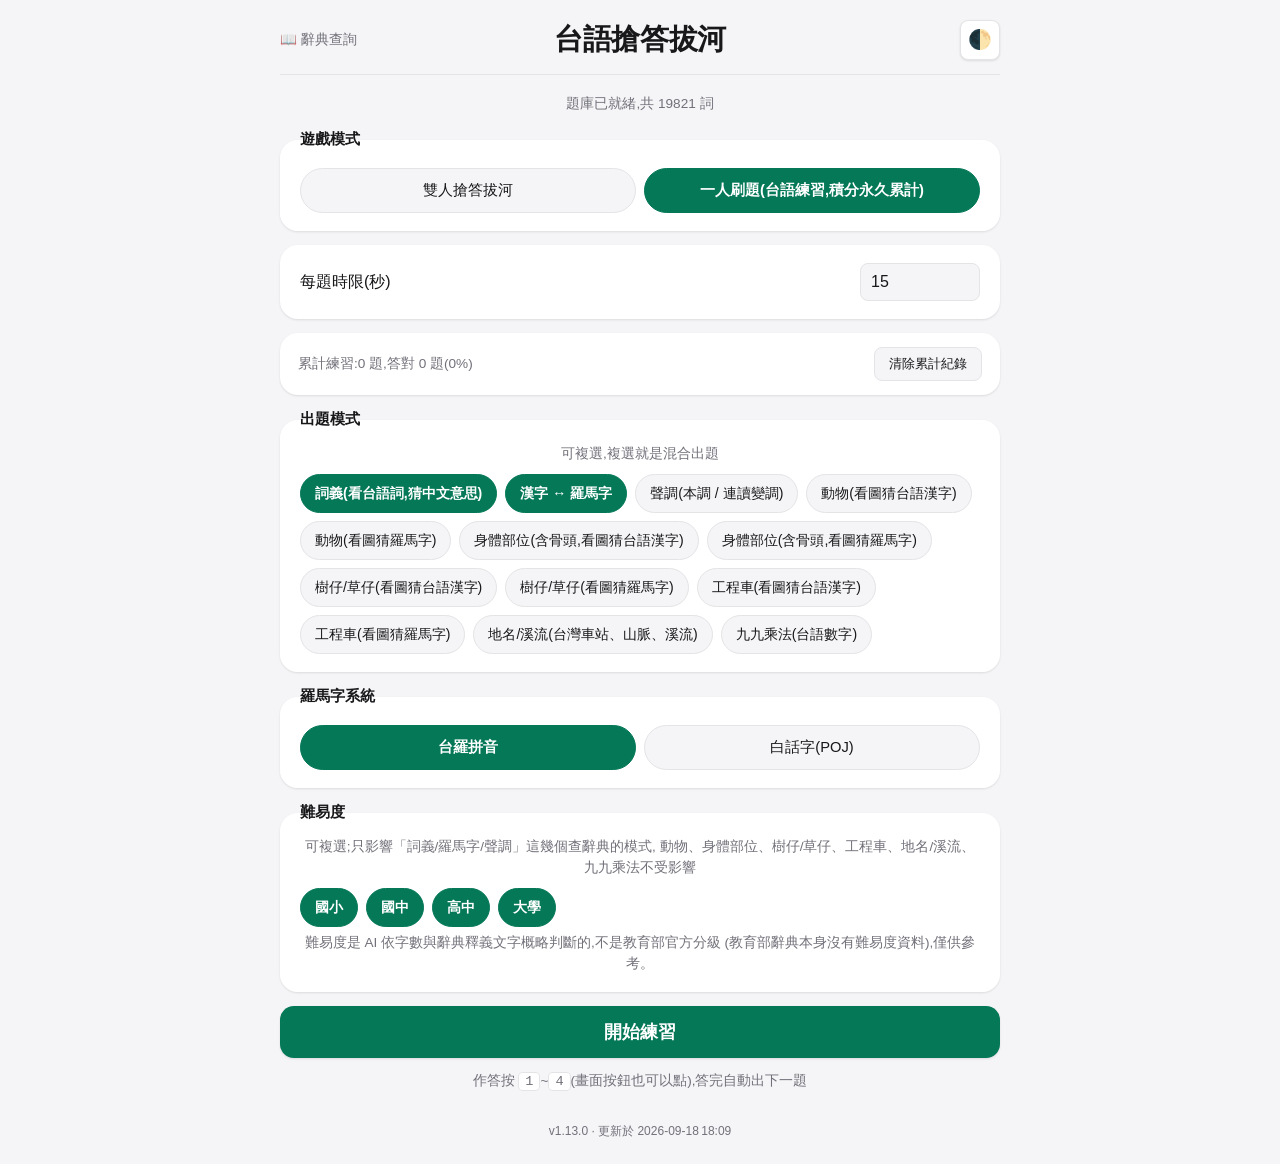
==== commit 9c2939fe: "Add find.html, a standalone dictionary lookup page ChhoeTaigi/找台語-style search: accepts Chinese mean" ====
--- a/index.html
+++ b/index.html
@@ -9,6 +9,7 @@
 <body>
 
   <header class="topBar">
+    <a href="find.html" class="navLink navLinkLeft">📖 <span class="navLinkText">辭典查詢</span></a>
     <h1>台語搶答拔河</h1>
     <button type="button" id="themeToggle" title="切換深色/淺色模式" aria-label="切換深色/淺色模式">🌓</button>
   </header>
@@ -208,6 +209,7 @@
   <script src="src/keyboard.js"></script>
   <script src="src/ui.js"></script>
   <script src="src/settings.js"></script>
+  <script src="src/theme.js"></script>
   <script src="src/main.js"></script>
 </body>
 </html>
--- a/src/style.css
+++ b/src/style.css
@@ -102,6 +102,16 @@
   transition: border-color 0.15s, transform 0.1s;
 }
 #themeToggle:hover { border-color: var(--primary); }
+
+.navLink {
+  color: var(--muted);
+  font-size: 0.85rem;
+  text-decoration: none;
+  white-space: nowrap;
+  transition: color 0.15s;
+}
+.navLink:hover { color: var(--primary); }
+.navLinkLeft { position: absolute; left: 0; }
 #themeToggle:active { transform: scale(0.94); }
 
 /* ---- 設定畫面 ---- */
@@ -505,6 +515,89 @@
 }
 #playAgainBtn:hover { background: var(--primary-hover); }
 
+/* ---- 辭典查詢畫面(find.html) ---- */
+#findScreen { max-width: 720px; }
+.findForm { display: flex; gap: 8px; margin-bottom: 8px; }
+#findInput {
+  flex: 1;
+  padding: 11px 14px;
+  font-size: 1rem;
+  border: 1.5px solid var(--border);
+  border-radius: var(--radius-md);
+  background: var(--card-bg);
+  color: var(--fg);
+  transition: border-color 0.15s, box-shadow 0.15s;
+}
+#findInput:focus {
+  outline: none;
+  border-color: var(--primary);
+  box-shadow: 0 0 0 3px var(--primary-tint);
+}
+#findSubmitBtn {
+  padding: 11px 20px;
+  font-size: 1rem;
+  font-weight: 700;
+  border: none;
+  border-radius: var(--radius-md);
+  background: var(--primary);
+  color: var(--on-primary);
+  cursor: pointer;
+  box-shadow: var(--shadow-sm);
+  transition: background 0.15s;
+  white-space: nowrap;
+}
+#findSubmitBtn:hover { background: var(--primary-hover); }
+.findMeta { margin: 4px 0 20px; font-size: 0.78rem; }
+.findMeta a { color: var(--muted); }
+.findMeta a:hover { color: var(--primary); }
+
+.findSectionTitle {
+  font-size: 0.95rem;
+  font-weight: 700;
+  color: var(--muted);
+  margin: 20px 0 10px;
+}
+.findSectionTitle:first-child { margin-top: 0; }
+.findSectionEmpty { color: var(--muted); text-align: left; margin: 8px 0 16px; }
+
+.findCard {
+  background: var(--card-bg);
+  border: 1px solid var(--border);
+  border-radius: var(--radius-lg);
+  box-shadow: var(--shadow-sm);
+  padding: 16px 18px;
+  margin-bottom: 12px;
+}
+.findCardHanzi { font-size: 1.6rem; font-weight: bold; margin-bottom: 6px; }
+.findCardRoman {
+  display: flex;
+  flex-wrap: wrap;
+  gap: 6px 20px;
+  color: var(--fg);
+  font-size: 1.05rem;
+  margin-bottom: 10px;
+}
+.findRomanLabel {
+  display: inline-block;
+  color: var(--muted);
+  font-size: 0.75rem;
+  margin-right: 6px;
+  vertical-align: middle;
+}
+.findCardDefs { margin: 0 0 8px; padding-left: 20px; color: var(--fg); }
+.findCardDefs li { margin-bottom: 3px; }
+.findDefPos {
+  display: inline-block;
+  background: var(--bg);
+  border: 1px solid var(--border);
+  border-radius: 4px;
+  padding: 0 6px;
+  font-size: 0.75rem;
+  color: var(--muted);
+  margin-right: 6px;
+}
+.findCardLevel { font-size: 0.78rem; color: var(--muted); }
+
 @media (max-width: 700px) {
   #arena {
     grid-template-columns: 1fr 1fr;
@@ -530,6 +623,11 @@
   .topBar { justify-content: flex-start; }
   .topBar h1 { flex: 1; text-align: center; }
   .segmented .options { flex-wrap: wrap; }
+  /* 手機寬度下標題置中、左邊 navLink 跟右邊 themeToggle 都是絕對定位,
+     文字版的連結太長會跟置中的標題疊在一起,窄螢幕只留 icon。 */
+  .navLinkText { display: none; }
+  .findForm { flex-direction: column; }
+  .findCardRoman { flex-direction: column; gap: 4px; }
 }
 
 /* ---- 版本資訊 ---- */
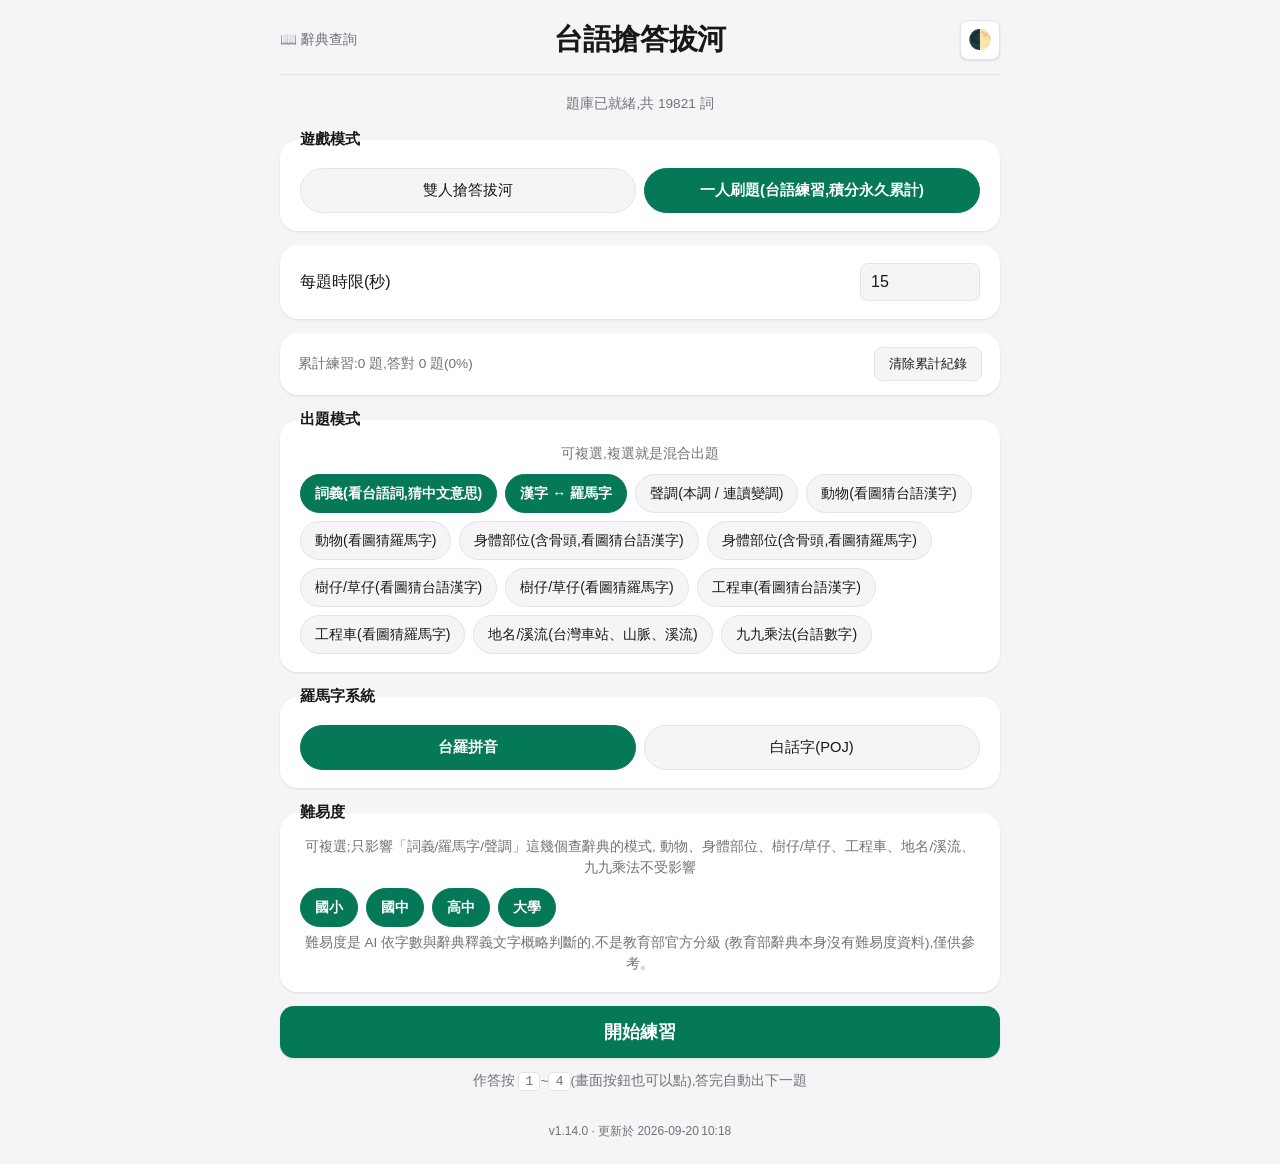
==== commit d4e5a74c: "Add 13 conservation-species animal words; make find.html search curated words Adds 13 endangered/pro" ====
--- a/index.html
+++ b/index.html
@@ -202,6 +202,7 @@
   <script src="data/version.js"></script>
   <script src="src/lib/romanize.js"></script>
   <script src="data/questions.js"></script>
+  <script src="src/lib/curated-words.js"></script>
   <script src="src/lib/questions.js"></script>
   <script src="src/game-state.js"></script>
   <script src="src/solo-state.js"></script>
--- a/src/style.css
+++ b/src/style.css
@@ -297,6 +297,11 @@
 #panelA .buzzBtn { background: var(--teamA); }
 #panelB .buzzBtn { background: var(--teamB); }
 .buzzBtn:hover { filter: brightness(1.08); }
+/* 同 .choiceBtn 的坑:搶答鈕每一輪都是同一顆 DOM element 重複使用,
+   觸控點過一次之後瀏覽器原生 focus 樣式會殘留到下一輪,見上面
+   .choiceBtn:focus-visible 的註解。 */
+.buzzBtn:focus { outline: none; }
+.buzzBtn:focus-visible { outline: 2px solid var(--fg); outline-offset: 2px; }
 
 #centerStage { grid-area: center; display: flex; flex-direction: column; align-items: stretch; }
 
@@ -422,6 +427,16 @@
 }
 .choiceBtn:hover:not(:disabled) { border-color: var(--primary); box-shadow: var(--shadow-md); }
 .choiceBtn:active:not(:disabled) { transform: scale(0.98); }
+/* 選項按鈕的 DOM element 每一題都重複使用、只換內容跟 disabled 狀態
+   (不是每題重新 create),所以上一題點過的按鈕會保留瀏覽器原生的
+   :focus 樣式,沒特別處理的話下一題同一個位置會殘留一圈對焦框——手機
+   上使用者反應「還沒作答就看到綠框」就是這個。瀏覽器預設的 focus 樣式
+   顏色還會受系統佈景主題影響(例如 Android Material You 動態配色),
+   不一定是我們自己配色裡的綠。修法:滑鼠/觸控點擊不顯示對焦框
+   (:focus 直接 outline:none),只有鍵盤 Tab 導覽時才顯示
+   (:focus-visible),這是瀏覽器原生支援、專門處理這種情境的偽類。 */
+.choiceBtn:focus { outline: none; }
+.choiceBtn:focus-visible { outline: 2px solid var(--primary); outline-offset: 2px; }
 .choiceBtn:disabled { opacity: 0.6; cursor: default; }
 .choiceKey {
   display: inline-flex;
@@ -547,6 +562,30 @@
   white-space: nowrap;
 }
 #findSubmitBtn:hover { background: var(--primary-hover); }
+
+.findHelp {
+  background: var(--card-bg);
+  border: 1px solid var(--border);
+  border-radius: var(--radius-md);
+  padding: 10px 16px;
+  margin-bottom: 12px;
+  font-size: 0.85rem;
+  color: var(--fg);
+}
+.findHelp summary {
+  cursor: pointer;
+  color: var(--muted);
+  font-weight: 600;
+  padding: 4px 0;
+  user-select: none;
+}
+.findHelp summary:hover { color: var(--primary); }
+.findHelp[open] summary { color: var(--primary); margin-bottom: 6px; }
+.findHelp ul { margin: 8px 0; padding-left: 20px; }
+.findHelp li { margin-bottom: 8px; line-height: 1.6; }
+.findHelp li:last-child { margin-bottom: 0; }
+.findHelp strong { color: var(--primary); }
+
 .findMeta { margin: 4px 0 20px; font-size: 0.78rem; }
 .findMeta a { color: var(--muted); }
 .findMeta a:hover { color: var(--primary); }
@@ -568,6 +607,7 @@
   padding: 16px 18px;
   margin-bottom: 12px;
 }
+.findCardCurated { border-style: dashed; border-color: rgba(217, 119, 6, 0.5); }
 .findCardHanzi { font-size: 1.6rem; font-weight: bold; margin-bottom: 6px; }
 .findCardRoman {
   display: flex;
@@ -583,6 +623,16 @@
   font-size: 0.75rem;
   margin-right: 6px;
   vertical-align: middle;
+}
+.findCardSlangNote {
+  background: rgba(217, 119, 6, 0.1);
+  border: 1px solid rgba(217, 119, 6, 0.35);
+  border-radius: var(--radius-sm);
+  padding: 8px 10px;
+  font-size: 0.82rem;
+  line-height: 1.5;
+  color: var(--fg);
+  margin-bottom: 10px;
 }
 .findCardDefs { margin: 0 0 8px; padding-left: 20px; color: var(--fg); }
 .findCardDefs li { margin-bottom: 3px; }
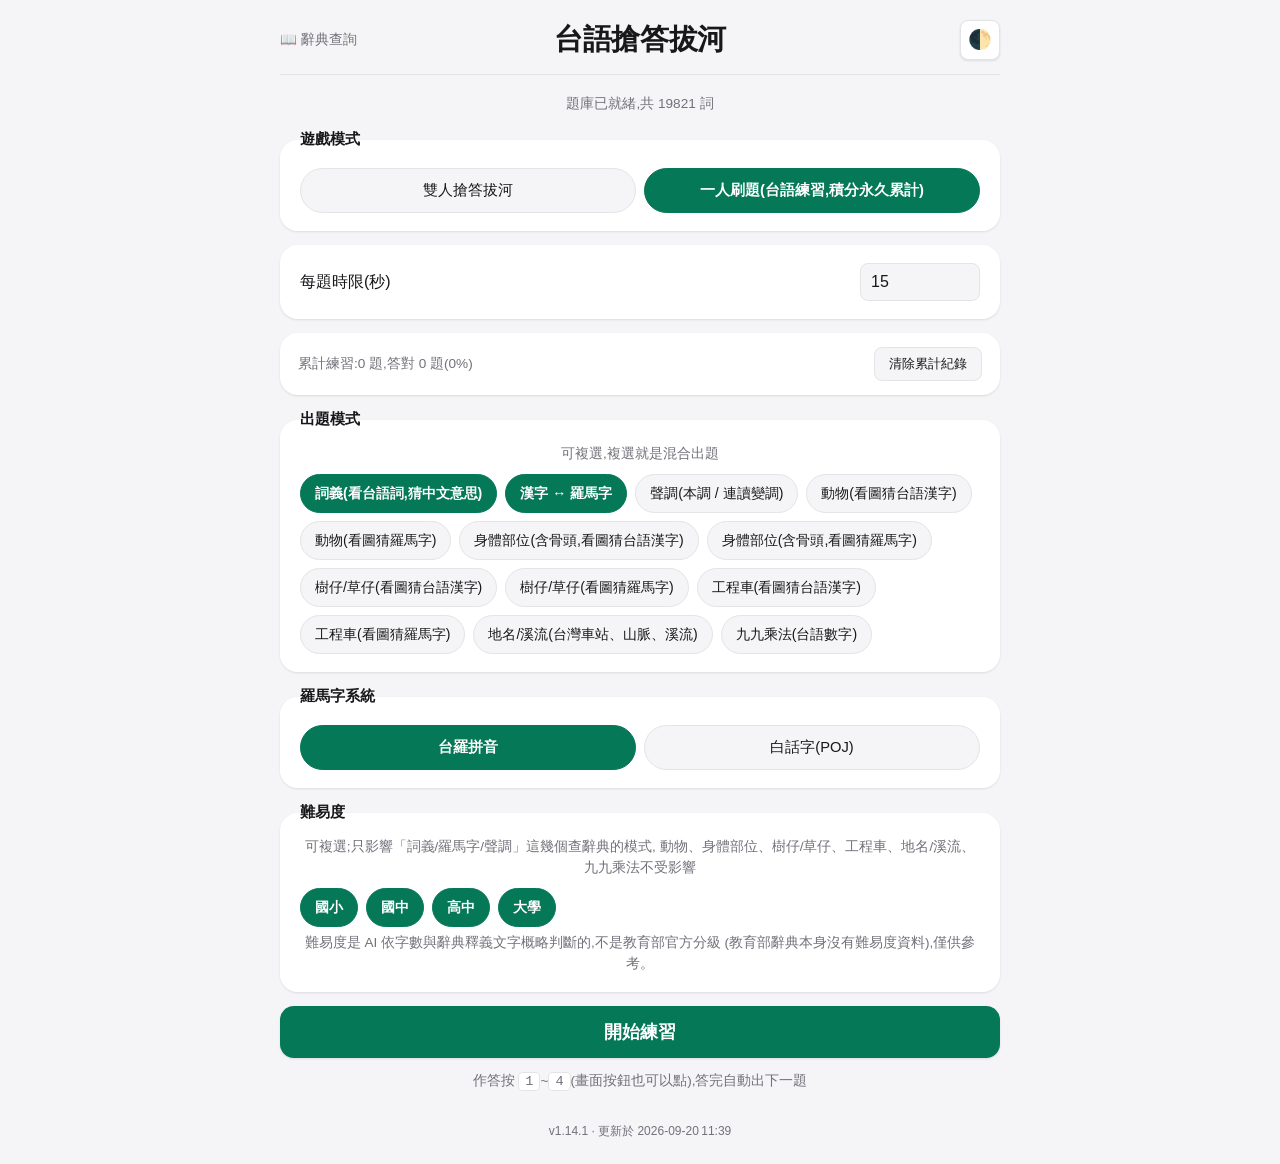
==== commit eee53b29: "Redesign tug-of-war characters after a user-provided child's drawing Replaces the plain stick-figure" ====
--- a/index.html
+++ b/index.html
@@ -118,20 +118,62 @@
 
           <g transform="translate(70,78)">
             <g class="tugChar" id="charA">
-              <line class="leg" x1="0" y1="0" x2="-16" y2="34"/>
-              <line class="leg" x1="0" y1="0" x2="12" y2="36"/>
-              <line class="torso" x1="0" y1="0" x2="-12" y2="-38"/>
-              <line class="arm" x1="-8" y1="-30" x2="26" y2="-6"/>
-              <circle class="head" cx="-16" cy="-48" r="11"/>
+              <path class="leg" d="M0,0 L-14,32"/>
+              <path class="toe" d="M-14,32 L-20,39 M-14,32 L-14,41 M-14,32 L-8,39"/>
+              <path class="leg" d="M0,0 L10,34"/>
+              <path class="toe" d="M10,34 L4,41 M10,34 L10,43 M10,34 L16,41"/>
+              <path class="body" d="M-3,0 C-21,-3 -25,-23 -20,-39 C-16,-53 -7,-60 -2,-60 C4,-60 14,-52 16,-39 C19,-24 15,-5 4,0 Z"/>
+              <path class="arm armUp" d="M-9,-34 L-23,-44 L-29,-56"/>
+              <path class="hand" d="M-29,-56 l-2,-6 M-29,-56 l-7,-2 M-29,-56 l-5,4"/>
+              <path class="arm armPull" d="M-5,-32 L11,-18 L26,-6"/>
+              <path class="hand" d="M26,-6 l5,-3 M26,-6 l6,1 M26,-6 l3,5"/>
+              <circle class="face" cx="-2" cy="-38" r="15"/>
+              <g class="eyesOpen">
+                <circle class="eye" cx="-8" cy="-40" r="1.7"/>
+                <circle class="eye" cx="4" cy="-40" r="1.7"/>
+              </g>
+              <g class="eyesClosed">
+                <path class="eyeLine" d="M-10,-40 l4,0"/>
+                <path class="eyeLine" d="M2,-40 l4,0"/>
+              </g>
+              <g class="eyesSurprised">
+                <path class="eyeX" d="M-10,-42 l4,4 M-10,-38 l4,-4"/>
+                <path class="eyeX" d="M2,-42 l4,4 M2,-38 l4,-4"/>
+              </g>
+              <path class="mouth" d="M-6,-31 Q-2,-27 2,-31"/>
+              <path class="mouthOpen" d="M-5,-32 Q-2,-25 1,-32 Q-2,-29 -5,-32 Z"/>
+              <path class="blush blushL" d="M-13,-34 l4,1.3 M-13,-31.5 l4,1"/>
+              <path class="blush blushR" d="M11,-34 l-4,1.3 M11,-31.5 l-4,1"/>
             </g>
           </g>
           <g transform="translate(330,78) scale(-1,1)">
             <g class="tugChar" id="charB">
-              <line class="leg" x1="0" y1="0" x2="-16" y2="34"/>
-              <line class="leg" x1="0" y1="0" x2="12" y2="36"/>
-              <line class="torso" x1="0" y1="0" x2="-12" y2="-38"/>
-              <line class="arm" x1="-8" y1="-30" x2="26" y2="-6"/>
-              <circle class="head" cx="-16" cy="-48" r="11"/>
+              <path class="leg" d="M0,0 L-14,32"/>
+              <path class="toe" d="M-14,32 L-20,39 M-14,32 L-14,41 M-14,32 L-8,39"/>
+              <path class="leg" d="M0,0 L10,34"/>
+              <path class="toe" d="M10,34 L4,41 M10,34 L10,43 M10,34 L16,41"/>
+              <path class="body" d="M-3,0 C-21,-3 -25,-23 -20,-39 C-16,-53 -7,-60 -2,-60 C4,-60 14,-52 16,-39 C19,-24 15,-5 4,0 Z"/>
+              <path class="arm armUp" d="M-9,-34 L-23,-44 L-29,-56"/>
+              <path class="hand" d="M-29,-56 l-2,-6 M-29,-56 l-7,-2 M-29,-56 l-5,4"/>
+              <path class="arm armPull" d="M-5,-32 L11,-18 L26,-6"/>
+              <path class="hand" d="M26,-6 l5,-3 M26,-6 l6,1 M26,-6 l3,5"/>
+              <circle class="face" cx="-2" cy="-38" r="15"/>
+              <g class="eyesOpen">
+                <circle class="eye" cx="-8" cy="-40" r="1.7"/>
+                <circle class="eye" cx="4" cy="-40" r="1.7"/>
+              </g>
+              <g class="eyesClosed">
+                <path class="eyeLine" d="M-10,-40 l4,0"/>
+                <path class="eyeLine" d="M2,-40 l4,0"/>
+              </g>
+              <g class="eyesSurprised">
+                <path class="eyeX" d="M-10,-42 l4,4 M-10,-38 l4,-4"/>
+                <path class="eyeX" d="M2,-42 l4,4 M2,-38 l4,-4"/>
+              </g>
+              <path class="mouth" d="M-6,-31 Q-2,-27 2,-31"/>
+              <path class="mouthOpen" d="M-5,-32 Q-2,-25 1,-32 Q-2,-29 -5,-32 Z"/>
+              <path class="blush blushL" d="M-13,-34 l4,1.3 M-13,-31.5 l4,1"/>
+              <path class="blush blushR" d="M11,-34 l-4,1.3 M11,-31.5 l-4,1"/>
             </g>
           </g>
 
--- a/src/style.css
+++ b/src/style.css
@@ -328,49 +328,93 @@
 }
 #ropeKnot circle { fill: var(--fg); }
 #ropeKnot .flag { fill: #f2b705; }
-.tugChar .leg, .tugChar .torso, .tugChar .arm {
-  stroke-width: 6;
+/* 拔河角色造型(2026-09-20 改版,照使用者小孩畫的角色重畫):圓頭巾狀
+   身體+白臉+腮紅的「小怪獸」,取代原本的純線條火柴人。手/腳/身體一樣
+   以髖部(0,0)為原點畫,方便下面的動畫繼續用 rotate/translate,轉軸
+   自然就是髖部,不會跑位。 */
+.tugChar .leg, .tugChar .arm {
+  stroke-width: 5;
+  stroke-linecap: round;
+  stroke-linejoin: round;
+  fill: none;
+}
+.tugChar .toe, .tugChar .hand {
+  stroke-width: 3;
   stroke-linecap: round;
   fill: none;
 }
-.tugChar .head { stroke: none; }
-#charA .leg, #charA .torso, #charA .arm, #charA .head { stroke: var(--teamA); fill: var(--teamA); }
-#charB .leg, #charB .torso, #charB .arm, #charB .head { stroke: var(--teamB); fill: var(--teamB); }
-
-/* 拔河角色動畫。角色的手/腳/身體都是以自己的髖部(0,0)為原點畫的,
-   父層 <g transform="translate(...)"> 只負責定位、不參與動畫,
-   所以這裡對 .tugChar 做 rotate 動畫,轉軸自然就是髖部,不會跑位。 */
+.tugChar .body { stroke-width: 3; stroke-linejoin: round; }
+/* 臉固定用淺色,不能跟著深色模式的 --card-bg 變暗——深色模式下臉會
+   幾乎全黑,上面深色的眼睛/嘴巴就看不見了(這是實際截圖抓到的問題,
+   不是猜的)。 */
+.tugChar .face { fill: #fdfaf3; stroke-width: 2.5; }
+.tugChar .eye { fill: #2b2b2b; }
+.tugChar .eyeLine, .tugChar .eyeX { stroke: #2b2b2b; stroke-width: 2; stroke-linecap: round; fill: none; }
+.tugChar .mouth { stroke: #2b2b2b; stroke-width: 2; fill: none; }
+.tugChar .mouthOpen { fill: #6b2b2b; stroke: none; }
+.tugChar .blush { stroke: #ff8a65; stroke-width: 2; stroke-linecap: round; opacity: 0.7; }
+
+/* 預設表情:張眼、閉嘴微笑;閉眼/驚訝眼/張嘴是特定狀態才顯示,見下面
+   .bigPull/.stumble/.victory/.defeated 那幾條規則,靠 opacity 切換,
+   不用另外寫 JS 控制哪個表情該顯示。 */
+.tugChar .eyesClosed, .tugChar .eyesSurprised, .tugChar .mouthOpen { opacity: 0; }
+.tugChar .eyesOpen, .tugChar .eyesClosed, .tugChar .eyesSurprised,
+.tugChar .mouth, .tugChar .mouthOpen { transition: opacity 0.15s ease; }
+
+#charA .leg, #charA .toe, #charA .arm, #charA .hand, #charA .body { stroke: var(--teamA); }
+#charA .body { fill: var(--teamA); }
+#charA .face { stroke: var(--teamA); }
+#charB .leg, #charB .toe, #charB .arm, #charB .hand, #charB .body { stroke: var(--teamB); }
+#charB .body { fill: var(--teamB); }
+#charB .face { stroke: var(--teamB); }
+
+/* 平常(還沒搶答/等待作答)時,兩隊角色像真的在較勁拔河一樣持續施力:
+   邊晃邊有一點上下彈,不是單純左右擺動。 */
 @keyframes tugSway {
-  0%, 100% { transform: rotate(-7deg); }
-  50%      { transform: rotate(5deg); }
-}
-.tugChar { animation: tugSway 1.2s ease-in-out infinite; }
-#charB { animation-delay: 0.6s; } /* 跟A錯開,看起來像雙方輪流較量,不是同步晃 */
-
-/* 答對時,獲勝那隊用力拉一下 */
+  0%   { transform: rotate(-8deg) translateY(0); }
+  50%  { transform: rotate(6deg) translateY(-2px); }
+  100% { transform: rotate(-8deg) translateY(0); }
+}
+.tugChar { animation: tugSway 1s ease-in-out infinite; transform-origin: 0 0; }
+#charB { animation-delay: 0.5s; } /* 跟A錯開,看起來像雙方輪流較量,不是同步晃 */
+
+/* 答對時,獲勝那隊用力拉一下:比之前更誇張的後仰+一點縮放,表情切成
+   張嘴用力、腮紅加深。 */
 @keyframes bigPull {
-  0%   { transform: rotate(-7deg); }
-  25%  { transform: rotate(-34deg) scale(1.12); }
-  55%  { transform: rotate(8deg); }
-  100% { transform: rotate(-7deg); }
+  0%   { transform: rotate(-8deg) scale(1); }
+  20%  { transform: rotate(-42deg) scale(1.18) translate(-4px, -3px); }
+  50%  { transform: rotate(10deg) scale(0.96); }
+  75%  { transform: rotate(-14deg) scale(1.05); }
+  100% { transform: rotate(-8deg) scale(1); }
 }
 .tugChar.bigPull { animation: bigPull 0.75s ease-out; }
-
-/* 答對時,另一隊被拉得一個踉蹌 */
+.tugChar.bigPull .mouth { opacity: 0; }
+.tugChar.bigPull .mouthOpen { opacity: 1; }
+.tugChar.bigPull .blush { opacity: 1; }
+
+/* 答對時,另一隊被拉得一個踉蹌,表情切成驚訝的 X 眼。 */
 @keyframes stumble {
-  0%   { transform: rotate(5deg); }
-  40%  { transform: rotate(24deg) translate(6px, 3px); }
-  100% { transform: rotate(-7deg); }
+  0%   { transform: rotate(6deg); }
+  35%  { transform: rotate(28deg) translate(7px, 4px) scale(0.95); }
+  60%  { transform: rotate(16deg) translate(3px, 1px); }
+  100% { transform: rotate(-8deg); }
 }
 .tugChar.stumble { animation: stumble 0.75s ease-out; }
-
-/* 遊戲結束:獲勝隊伍歡呼跳動,落敗隊伍癱倒 */
+.tugChar.stumble .eyesOpen { opacity: 0; }
+.tugChar.stumble .eyesSurprised { opacity: 1; }
+
+/* 遊戲結束:獲勝隊伍歡呼跳動(張嘴笑+腮紅),落敗隊伍癱倒閉眼。 */
 @keyframes victoryBounce {
-  0%, 100% { transform: translateY(0) rotate(-8deg); }
-  50%      { transform: translateY(-16px) rotate(10deg); }
-}
-.tugChar.victory { animation: victoryBounce 0.55s ease-in-out infinite; }
-.tugChar.defeated { animation: none; transform: rotate(50deg) translate(10px, 10px); opacity: 0.55; }
+  0%, 100% { transform: translateY(0) rotate(-10deg) scale(1); }
+  50%      { transform: translateY(-18px) rotate(12deg) scale(1.08); }
+}
+.tugChar.victory { animation: victoryBounce 0.5s ease-in-out infinite; }
+.tugChar.victory .mouth { opacity: 0; }
+.tugChar.victory .mouthOpen { opacity: 1; }
+.tugChar.victory .blush { opacity: 1; }
+.tugChar.defeated { animation: none; transform: rotate(55deg) translate(10px, 12px); opacity: 0.55; }
+.tugChar.defeated .eyesOpen { opacity: 0; }
+.tugChar.defeated .eyesClosed { opacity: 1; }
 
 #statusLine, #soloStatusLine { text-align: center; font-weight: bold; min-height: 1.4em; margin-bottom: 12px; }
 
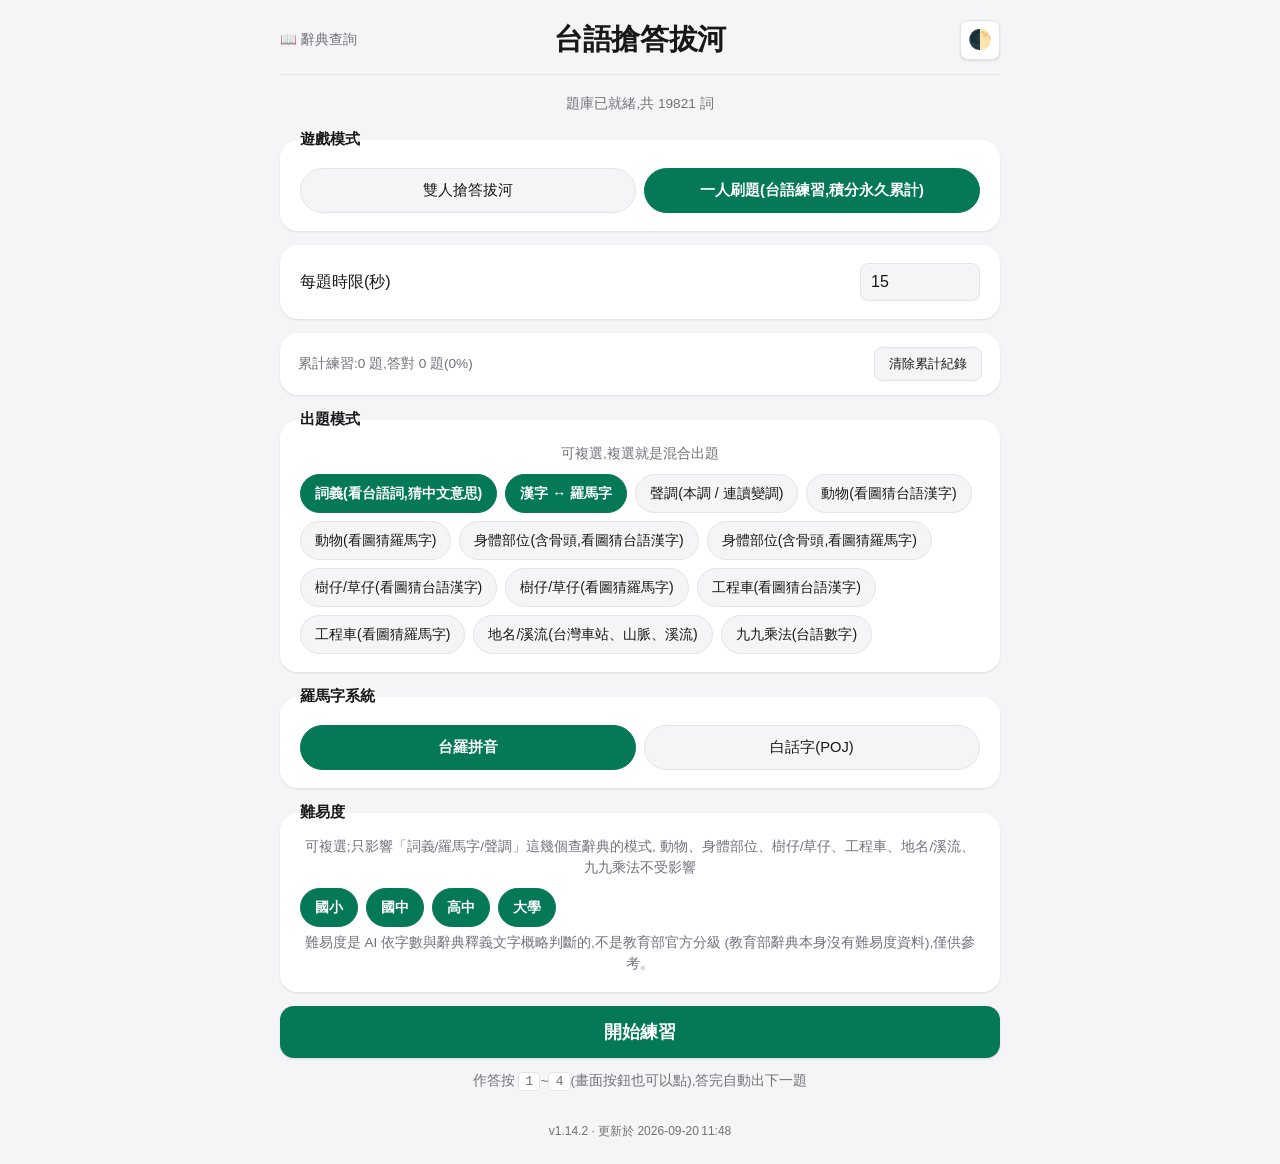
==== commit 580487e0: "Let players buzz in by clicking the tug-of-war character itself Previously only the 搶答 button trigge" ====
--- a/index.html
+++ b/index.html
@@ -118,6 +118,7 @@
 
           <g transform="translate(70,78)">
             <g class="tugChar" id="charA">
+              <circle class="tugHit" cx="-2" cy="-25" r="42"/>
               <path class="leg" d="M0,0 L-14,32"/>
               <path class="toe" d="M-14,32 L-20,39 M-14,32 L-14,41 M-14,32 L-8,39"/>
               <path class="leg" d="M0,0 L10,34"/>
@@ -148,6 +149,7 @@
           </g>
           <g transform="translate(330,78) scale(-1,1)">
             <g class="tugChar" id="charB">
+              <circle class="tugHit" cx="-2" cy="-25" r="42"/>
               <path class="leg" d="M0,0 L-14,32"/>
               <path class="toe" d="M-14,32 L-20,39 M-14,32 L-14,41 M-14,32 L-8,39"/>
               <path class="leg" d="M0,0 L10,34"/>
--- a/src/style.css
+++ b/src/style.css
@@ -332,6 +332,12 @@
    身體+白臉+腮紅的「小怪獸」,取代原本的純線條火柴人。手/腳/身體一樣
    以髖部(0,0)為原點畫,方便下面的動畫繼續用 rotate/translate,轉軸
    自然就是髖部,不會跑位。 */
+/* 人偶本身也可以直接按下去搶答(見 main.js 的 charA/charB click),但四肢
+   都只是細線條(stroke,沒有 fill),實際點擊熱區太小很難點準,所以疊一個
+   蓋住整個人偶範圍的透明圓形當熱區,比單靠線條本身容易點,手機上也好按。 */
+.tugHit { fill: transparent; pointer-events: all; cursor: pointer; }
+#tugScene { cursor: default; }
+
 .tugChar .leg, .tugChar .arm {
   stroke-width: 5;
   stroke-linecap: round;
